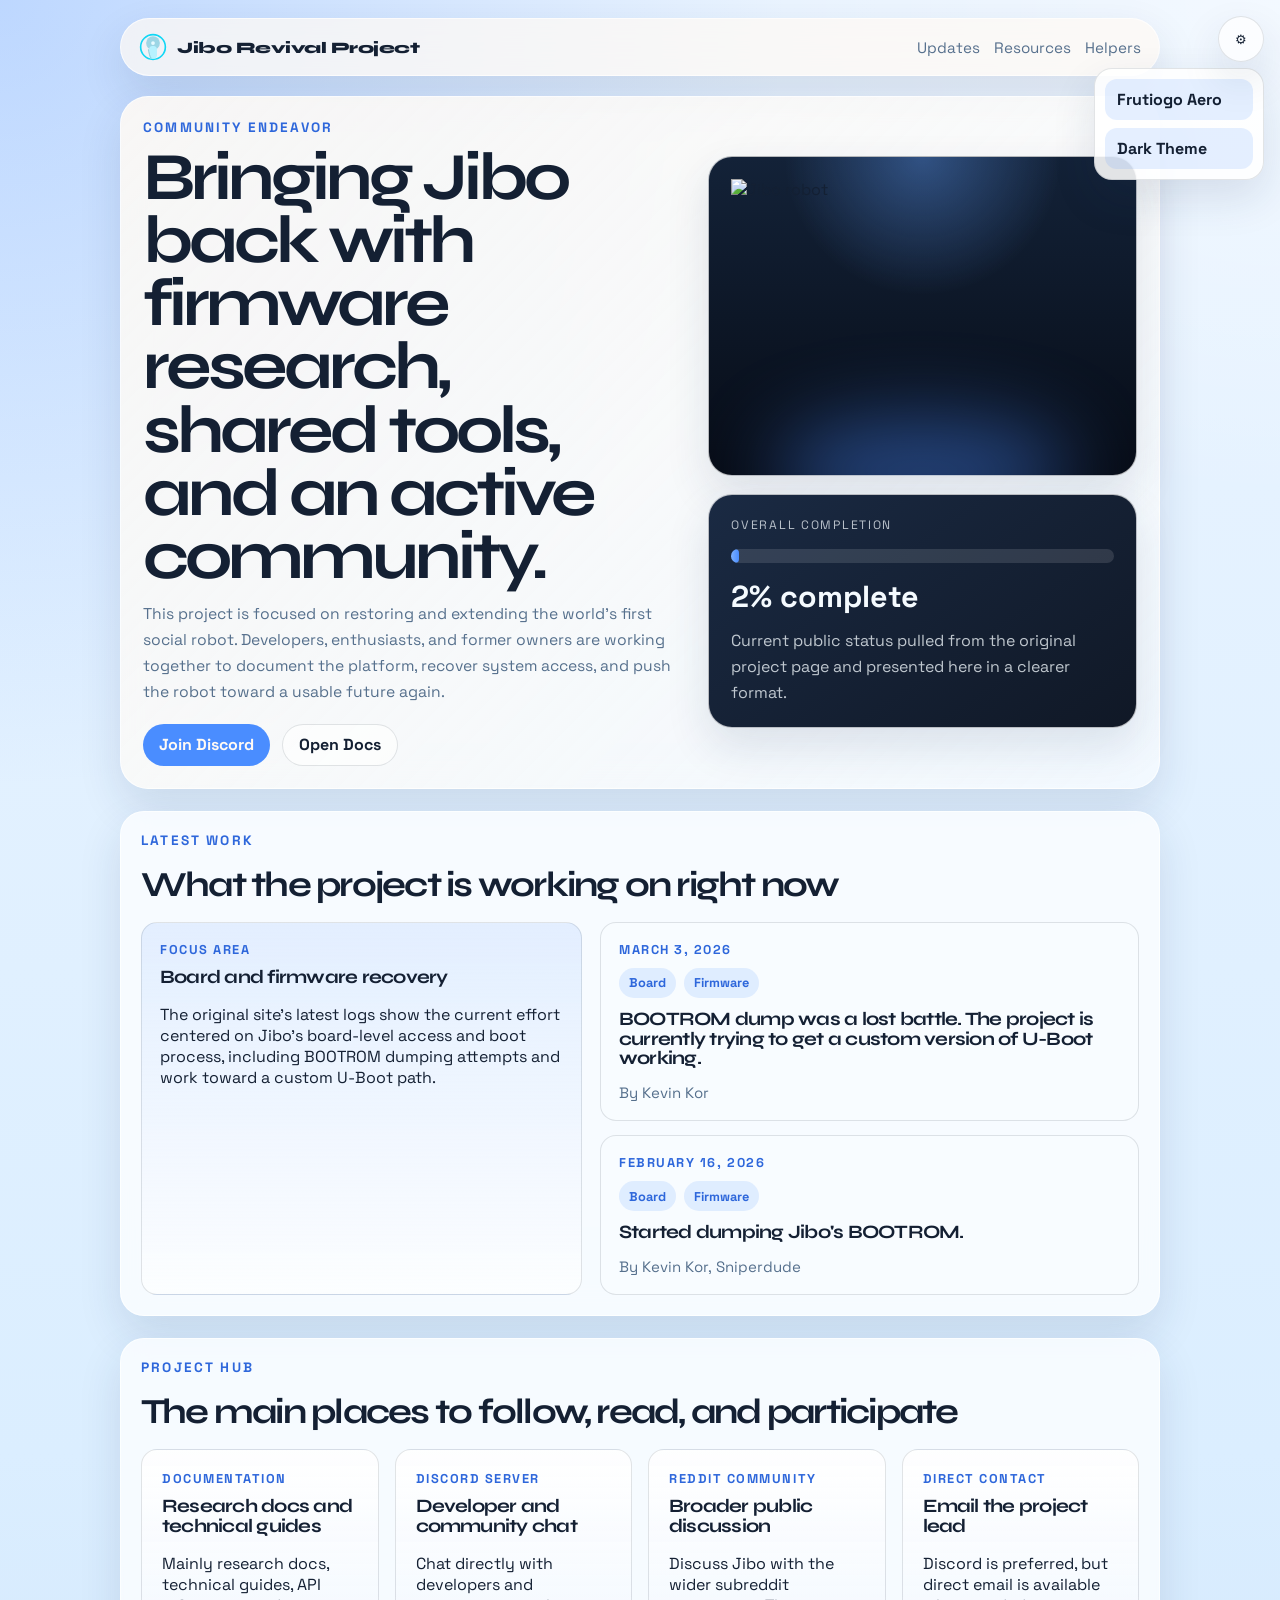
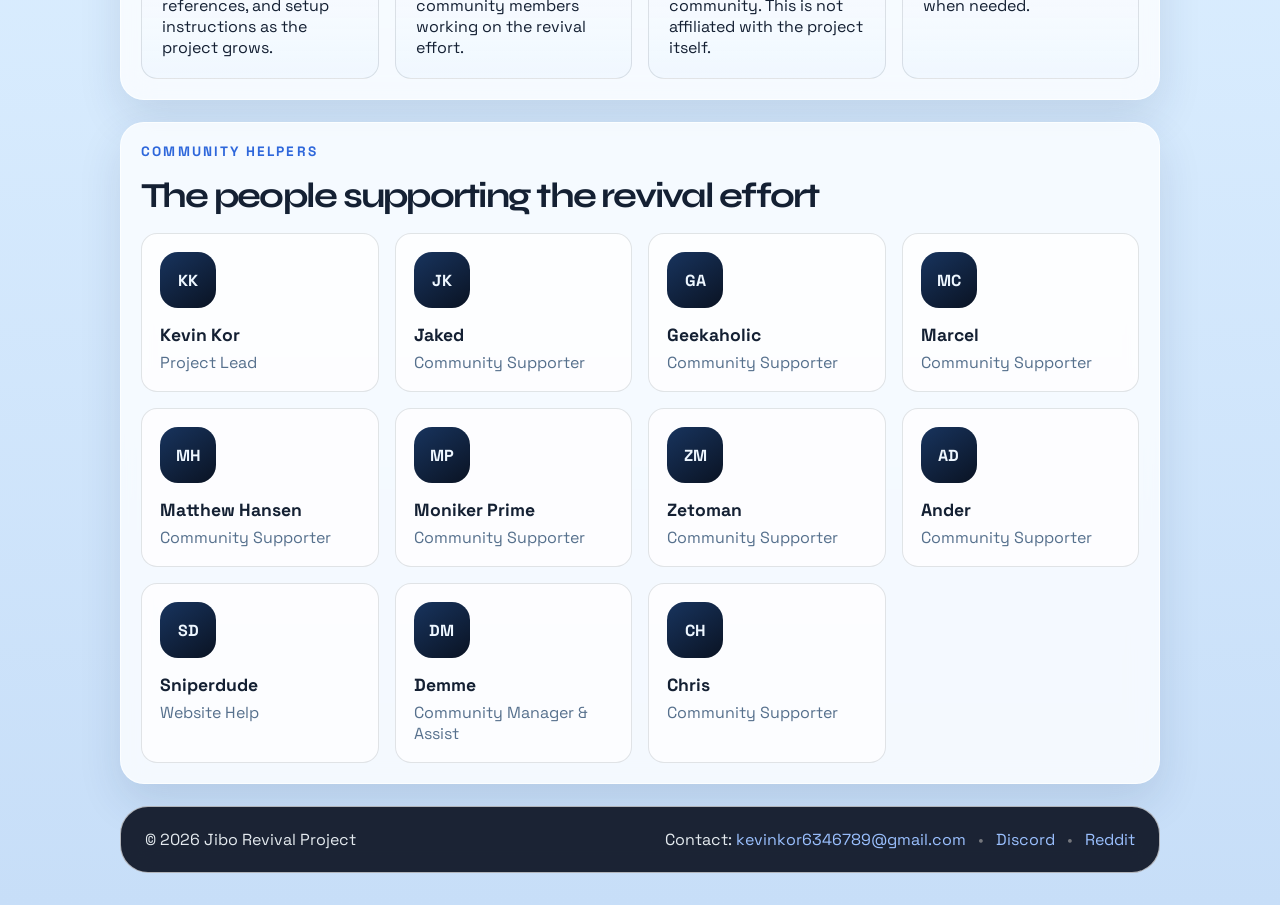
==== index.html @ 45fe7e9b "Jibo" ====
<!DOCTYPE html>
<html lang="en">
  <head>
    <meta charset="UTF-8" />
    <meta name="viewport" content="width=device-width, initial-scale=1.0" />
    <title>Jibo Revival Project</title>
    <meta
      name="description"
      content="A community effort to revive Jibo through documentation, firmware work, shared research, and an active developer community."
    />
    <link rel="icon" href="logo.svg" type="image/svg+xml" />
    <link rel="preconnect" href="https://fonts.googleapis.com" />
    <link rel="preconnect" href="https://fonts.gstatic.com" crossorigin />
    <link
      href="https://fonts.googleapis.com/css2?family=Space+Grotesk:wght@400;500;700&family=Syne:wght@600;700;800&display=swap"
      rel="stylesheet"
    />
    <link rel="stylesheet" href="styles.css" />
  </head>
  <body>
    <button class="theme-toggle" id="theme-toggle" type="button" aria-label="Open theme menu" aria-expanded="false">
      <span aria-hidden="true">⚙</span>
    </button>
    <div class="theme-menu" id="theme-menu" hidden>
      <button type="button" class="theme-menu__item" data-theme="aero">Frutiogo Aero</button>
      <button type="button" class="theme-menu__item" data-theme="dark">Dark Theme</button>
    </div>
    <div class="page-shell">
      <header class="hero">
        <nav class="topbar">
          <a class="brand" href="#top">
            <img class="brand__logo" src="logo.svg" alt="" aria-hidden="true" />
            <span>Jibo Revival Project</span>
          </a>
          <div class="topbar__links">
            <a href="#updates">Updates</a>
            <a href="#resources">Resources</a>
            <a href="#helpers">Helpers</a>
          </div>
        </nav>

        <section class="hero__content" id="top">
          <div class="hero__copy">
            <p class="eyebrow">Community Endeavor</p>
            <h1>Bringing Jibo back with firmware research, shared tools, and an active community.</h1>
            <p class="hero__lede">
              This project is focused on restoring and extending the world’s first social robot. Developers,
              enthusiasts, and former owners are working together to document the platform, recover system
              access, and push the robot toward a usable future again.
            </p>
            <div class="hero__actions">
              <a class="button button--primary" href="https://discord.gg/CxXBGMrrNG" target="_blank" rel="noreferrer">Join Discord</a>
              <a class="button button--ghost" href="https://kevinblog.sytes.net/Jibo/JiboDocs/jibo-reval-project/welcome.html" target="_blank" rel="noreferrer">Open Docs</a>
            </div>
          </div>

          <div class="hero__visual">
            <div class="hero-card hero-card--image">
              <div class="hero-card__glow"></div>
              <img
                src="https://kevinblog.sytes.net/Jibo/img/jibo-hi-tech-570px.webp"
                alt="Jibo robot"
              />
            </div>
            <div class="hero-card hero-card--status">
              <p class="status-label">Overall Completion</p>
              <div class="progress-track" aria-hidden="true">
                <div class="progress-fill" id="progress-fill"></div>
              </div>
              <p class="status-value" id="progress-label">Loading progress...</p>
              <p class="status-note">
                Current public status pulled from the original project page and presented here in a clearer format.
              </p>
            </div>
          </div>
        </section>
      </header>

      <main>
        <section class="panel panel--updates" id="updates">
          <div class="section-heading">
            <p class="eyebrow">Latest Work</p>
            <h2>What the project is working on right now</h2>
          </div>
          <div class="updates-grid">
            <article class="feature-card">
              <p class="feature-card__label">Focus Area</p>
              <h3>Board and firmware recovery</h3>
              <p>
                The original site’s latest logs show the current effort centered on Jibo’s board-level access and
                boot process, including BOOTROM dumping attempts and work toward a custom U-Boot path.
              </p>
            </article>
            <div class="timeline" id="commit-list"></div>
          </div>
        </section>

        <section class="panel panel--resources" id="resources">
          <div class="section-heading">
            <p class="eyebrow">Project Hub</p>
            <h2>The main places to follow, read, and participate</h2>
          </div>
          <div class="resource-grid">
            <a class="resource-card" href="https://kevinblog.sytes.net/Jibo/JiboDocs/jibo-reval-project/welcome.html" target="_blank" rel="noreferrer">
              <p class="resource-card__kicker">Documentation</p>
              <h3>Research docs and technical guides</h3>
              <p>Mainly research docs, technical guides, API references, and setup instructions as the project grows.</p>
            </a>
            <a class="resource-card" href="https://discord.gg/CxXBGMrrNG" target="_blank" rel="noreferrer">
              <p class="resource-card__kicker">Discord Server</p>
              <h3>Developer and community chat</h3>
              <p>Chat directly with developers and community members working on the revival effort.</p>
            </a>
            <a class="resource-card" href="https://www.reddit.com/r/Jibo/" target="_blank" rel="noreferrer">
              <p class="resource-card__kicker">Reddit Community</p>
              <h3>Broader public discussion</h3>
              <p>Discuss Jibo with the wider subreddit community. This is not affiliated with the project itself.</p>
            </a>
            <a class="resource-card" href="mailto:kevinkor6346789@gmail.com">
              <p class="resource-card__kicker">Direct Contact</p>
              <h3>Email the project lead</h3>
              <p>Discord is preferred, but direct email is available when needed.</p>
            </a>
          </div>
        </section>

        <section class="panel panel--helpers" id="helpers">
          <div class="section-heading">
            <p class="eyebrow">Community Helpers</p>
            <h2>The people supporting the revival effort</h2>
          </div>
          <div class="helpers-grid" id="helpers-grid"></div>
        </section>
      </main>

      <footer class="footer">
        <p>© 2026 Jibo Revival Project</p>
        <p>
          Contact:
          <a href="mailto:kevinkor6346789@gmail.com">kevinkor6346789@gmail.com</a>
          <span class="footer-sep">•</span>
          <a href="https://discord.gg/CxXBGMrrNG" target="_blank" rel="noreferrer">Discord</a>
          <span class="footer-sep">•</span>
          <a href="https://www.reddit.com/r/Jibo/" target="_blank" rel="noreferrer">Reddit</a>
        </p>
      </footer>
    </div>

    <script src="site-data.js"></script>
    <script src="app.js"></script>
  </body>
</html>
---- styles.css ----
:root {
  --bg: #eaf4ff;
  --bg-2: #dbeeff;
  --bg-3: #c7def8;
  --panel: rgba(251, 253, 255, 0.86);
  --panel-strong: #151b25;
  --text: #142033;
  --muted: #56708d;
  --line: rgba(20, 32, 51, 0.12);
  --accent: #4a8dff;
  --accent-deep: #2e67db;
  --accent-soft: rgba(74, 141, 255, 0.14);
  --shadow: 0 18px 44px rgba(23, 52, 91, 0.12);
  --radius-lg: 24px;
  --radius-md: 16px;
  --radius-sm: 12px;
  --shell-width: min(1040px, calc(100% - 28px));
}

body[data-theme="aero"] {
  --bg: #eaf4ff;
  --bg-2: #dbeeff;
  --bg-3: #c7def8;
  --panel: rgba(251, 253, 255, 0.86);
  --panel-strong: #151b25;
  --text: #142033;
  --muted: #56708d;
  --line: rgba(20, 32, 51, 0.12);
  --accent: #4a8dff;
  --accent-deep: #2e67db;
  --accent-soft: rgba(74, 141, 255, 0.14);
  --shadow: 0 18px 44px rgba(23, 52, 91, 0.12);
}

body[data-theme="dark"] {
  --bg: #0b1220;
  --bg-2: #0f1a2f;
  --bg-3: #17233b;
  --panel: rgba(16, 23, 38, 0.9);
  --panel-strong: #0b1220;
  --text: #edf4ff;
  --muted: #a6bdd9;
  --line: rgba(168, 197, 255, 0.14);
  --accent: #62a0ff;
  --accent-deep: #8bc0ff;
  --accent-soft: rgba(98, 160, 255, 0.16);
  --shadow: 0 20px 50px rgba(0, 0, 0, 0.34);
}

* {
  box-sizing: border-box;
}

html {
  scroll-behavior: smooth;
}

body {
  margin: 0;
  min-height: 100vh;
  font-family: "Space Grotesk", sans-serif;
  color: var(--text);
  background:
    radial-gradient(circle at top left, rgba(74, 141, 255, 0.28), transparent 28%),
    radial-gradient(circle at top right, rgba(255, 255, 255, 0.44), transparent 18%),
    linear-gradient(180deg, var(--bg) 0%, var(--bg-2) 58%, var(--bg-3) 100%);
}

a {
  color: inherit;
  text-decoration: none;
}

img {
  display: block;
  max-width: 100%;
}

.page-shell {
  width: var(--shell-width);
  margin: 0 auto;
  padding: 18px 0 32px;
}

.theme-toggle {
  position: fixed;
  top: 16px;
  right: 16px;
  z-index: 50;
  display: grid;
  place-items: center;
  width: 46px;
  height: 46px;
  border: 1px solid var(--line);
  border-radius: 50%;
  background: rgba(255, 255, 255, 0.72);
  color: var(--text);
  box-shadow: var(--shadow);
  cursor: pointer;
}

.theme-menu {
  position: fixed;
  top: 68px;
  right: 16px;
  z-index: 49;
  display: grid;
  gap: 8px;
  min-width: 170px;
  padding: 10px;
  border: 1px solid var(--line);
  border-radius: 18px;
  background: rgba(255, 255, 255, 0.88);
  box-shadow: var(--shadow);
}

.theme-menu__item {
  border: 0;
  border-radius: 12px;
  padding: 10px 12px;
  background: var(--accent-soft);
  color: var(--text);
  font: inherit;
  font-weight: 700;
  text-align: left;
  cursor: pointer;
}

.topbar,
.panel,
.footer,
.hero__content {
  backdrop-filter: blur(14px);
}

.topbar {
  display: flex;
  align-items: center;
  justify-content: space-between;
  gap: 16px;
  margin-bottom: 20px;
  padding: 14px 18px;
  border: 1px solid rgba(255, 255, 255, 0.7);
  border-radius: 999px;
  background: rgba(255, 250, 244, 0.72);
  box-shadow: var(--shadow);
}

.brand,
.hero h1,
.section-heading h2,
.resource-card h3,
.feature-card h3,
.timeline-card h3 {
  font-family: "Syne", sans-serif;
}

.brand {
  display: inline-flex;
  align-items: center;
  gap: 10px;
  font-weight: 800;
  letter-spacing: -0.03em;
}

.brand__logo {
  width: 28px;
  height: 28px;
  flex: 0 0 auto;
}

.topbar__links {
  display: flex;
  flex-wrap: wrap;
  gap: 14px;
  color: var(--muted);
  font-size: 0.95rem;
}

.hero__content {
  display: grid;
  grid-template-columns: 1.2fr 0.95fr;
  gap: 24px;
  align-items: center;
  padding: 22px;
  border-radius: 28px;
  border: 1px solid rgba(255, 255, 255, 0.7);
  background: linear-gradient(135deg, rgba(255, 250, 244, 0.88), rgba(255, 255, 255, 0.56));
  box-shadow: var(--shadow);
}

.eyebrow {
  margin: 0 0 10px;
  font-size: 0.85rem;
  font-weight: 700;
  text-transform: uppercase;
  letter-spacing: 0.16em;
  color: var(--accent-deep);
}

.hero h1 {
  margin: 0;
  max-width: 12ch;
  font-size: clamp(2.2rem, 5.4vw, 4.2rem);
  line-height: 0.94;
  letter-spacing: -0.06em;
}

.hero__lede {
  max-width: 62ch;
  margin: 14px 0 0;
  font-size: 0.98rem;
  line-height: 1.65;
  color: var(--muted);
}

.hero__actions {
  display: flex;
  flex-wrap: wrap;
  gap: 12px;
  margin-top: 18px;
}

.button {
  display: inline-flex;
  align-items: center;
  justify-content: center;
  min-height: 42px;
  padding: 0 16px;
  border-radius: 999px;
  font-weight: 700;
  transition: transform 150ms ease, background 150ms ease, color 150ms ease;
}

.button:hover {
  transform: translateY(-1px);
}

.button--primary {
  background: var(--accent);
  color: #fffaf5;
}

.button--ghost {
  border: 1px solid var(--line);
  background: rgba(255, 255, 255, 0.55);
}

.hero__visual {
  display: grid;
  gap: 18px;
}

.hero-card {
  position: relative;
  overflow: hidden;
  border-radius: var(--radius-lg);
  border: 1px solid rgba(255, 255, 255, 0.7);
  box-shadow: var(--shadow);
}

.hero-card--image {
  min-height: 320px;
  background:
    radial-gradient(circle at 50% 0%, rgba(98, 160, 255, 0.38), transparent 36%),
    linear-gradient(180deg, #132238, #070c16);
}

.hero-card--image img {
  width: 100%;
  height: 100%;
  object-fit: contain;
  padding: 22px;
}

.hero-card__glow {
  position: absolute;
  inset: auto 15% -14% 15%;
  height: 100px;
  border-radius: 50%;
  background: rgba(74, 141, 255, 0.46);
  filter: blur(40px);
}

.hero-card--status {
  padding: 22px;
  background: linear-gradient(145deg, #1a2a43, #101826);
  color: #f5fbff;
}

.status-label {
  margin: 0;
  color: rgba(245, 251, 255, 0.72);
  text-transform: uppercase;
  letter-spacing: 0.14em;
  font-size: 0.76rem;
}

.progress-track {
  height: 14px;
  margin: 16px 0 14px;
  border-radius: 999px;
  background: rgba(255, 255, 255, 0.12);
  overflow: hidden;
}

.progress-fill {
  width: 0;
  height: 100%;
  border-radius: inherit;
  background: linear-gradient(90deg, #7bb0ff, #4a8dff);
  transition: width 500ms ease;
}

.status-value {
  margin: 0;
  font-size: 1.9rem;
  font-weight: 700;
}

.status-note {
  margin: 12px 0 0;
  color: rgba(245, 251, 255, 0.76);
  line-height: 1.6;
}

main {
  display: grid;
  gap: 22px;
  margin-top: 22px;
}

.panel {
  padding: 20px;
  border-radius: 24px;
  border: 1px solid rgba(255, 255, 255, 0.66);
  background: var(--panel);
  box-shadow: var(--shadow);
}

.section-heading {
  display: flex;
  flex-direction: column;
  gap: 8px;
  margin-bottom: 20px;
}

.section-heading h2 {
  margin: 0;
  font-size: clamp(1.4rem, 3vw, 2.2rem);
  line-height: 1;
  letter-spacing: -0.05em;
}

.updates-grid {
  display: grid;
  grid-template-columns: 0.9fr 1.1fr;
  gap: 18px;
}

.feature-card,
.resource-card,
.timeline-card,
.helper-card {
  border: 1px solid var(--line);
  border-radius: var(--radius-md);
}

.feature-card {
  padding: 18px;
  background:
    linear-gradient(180deg, rgba(74, 141, 255, 0.12), rgba(255, 255, 255, 0.55)),
    #f8fcff;
}

.feature-card__label,
.resource-card__kicker,
.timeline-card__meta {
  margin: 0 0 10px;
  color: var(--accent-deep);
  font-size: 0.8rem;
  font-weight: 700;
  text-transform: uppercase;
  letter-spacing: 0.12em;
}

.feature-card h3,
.resource-card h3,
.timeline-card h3 {
  margin: 0 0 12px;
  font-size: 1.18rem;
  line-height: 1.05;
  letter-spacing: -0.04em;
}

.feature-card p:last-child,
.resource-card p:last-child,
.timeline-card p:last-child {
  margin-bottom: 0;
}

.timeline {
  display: grid;
  gap: 14px;
}

.timeline-card {
  padding: 18px;
  background: #f8fcff;
}

.timeline-card__chips {
  display: flex;
  flex-wrap: wrap;
  gap: 8px;
  margin-bottom: 12px;
}

.chip {
  display: inline-flex;
  align-items: center;
  min-height: 30px;
  padding: 0 10px;
  border-radius: 999px;
  background: var(--accent-soft);
  color: var(--accent-deep);
  font-size: 0.8rem;
  font-weight: 700;
}

.timeline-card__authors {
  margin-top: 14px;
  color: var(--muted);
  font-size: 0.94rem;
}

.resource-grid,
.helpers-grid {
  display: grid;
  gap: 16px;
}

.resource-grid {
  grid-template-columns: repeat(4, minmax(0, 1fr));
}

.resource-card {
  display: block;
  min-height: 100%;
  padding: 20px;
  background: linear-gradient(180deg, rgba(255, 255, 255, 0.9), rgba(240, 247, 255, 0.82));
  transition: transform 150ms ease, border-color 150ms ease;
}

.resource-card:hover,
.helper-card:hover {
  transform: translateY(-2px);
  border-color: rgba(74, 141, 255, 0.32);
}

.helpers-grid {
  grid-template-columns: repeat(4, minmax(0, 1fr));
}

.helper-card {
  padding: 18px;
  background: rgba(255, 255, 255, 0.74);
}

.helper-card__avatar {
  display: grid;
  place-items: center;
  width: 56px;
  height: 56px;
  margin-bottom: 16px;
  border-radius: 18px;
  background: linear-gradient(145deg, #18345e, #0a1323);
  color: #eef7ff;
  font-weight: 700;
}

.helper-card__avatar img {
  width: 100%;
  height: 100%;
  border-radius: inherit;
  object-fit: cover;
}

.helper-card h3 {
  margin: 0 0 6px;
  font-size: 1.1rem;
}

.helper-card p {
  margin: 0;
  color: var(--muted);
}

.footer {
  display: flex;
  justify-content: space-between;
  gap: 16px;
  margin-top: 22px;
  padding: 22px 24px;
  border-radius: 28px;
  border: 1px solid rgba(255, 255, 255, 0.66);
  background: rgba(16, 24, 40, 0.94);
  color: rgba(245, 251, 255, 0.92);
}

.footer p {
  margin: 0;
}

.footer a {
  color: #9bc0ff;
}

.footer-sep {
  margin: 0 8px;
  color: rgba(252, 244, 236, 0.4);
}

@media (max-width: 980px) {
  .hero__content,
  .updates-grid,
  .resource-grid,
  .helpers-grid,
  .footer {
    grid-template-columns: 1fr;
  }

  .hero__content,
  .updates-grid {
    display: grid;
  }

  .resource-grid,
  .helpers-grid {
    grid-template-columns: repeat(2, minmax(0, 1fr));
  }

  .footer {
    display: grid;
  }
}

@media (max-width: 640px) {
  .page-shell {
    width: min(100% - 16px, 1040px);
    padding-top: 12px;
  }

  .topbar {
    padding: 16px 18px;
    border-radius: 24px;
  }

  .topbar,
  .topbar__links {
    flex-direction: column;
    align-items: flex-start;
  }

  .hero__content,
  .panel,
  .footer {
    padding: 16px;
    border-radius: 20px;
  }

  .hero h1 {
    max-width: none;
    font-size: clamp(2rem, 12vw, 3.2rem);
  }

  .resource-grid,
  .helpers-grid {
    grid-template-columns: 1fr;
  }

  .hero-card--image {
    min-height: 280px;
  }
}
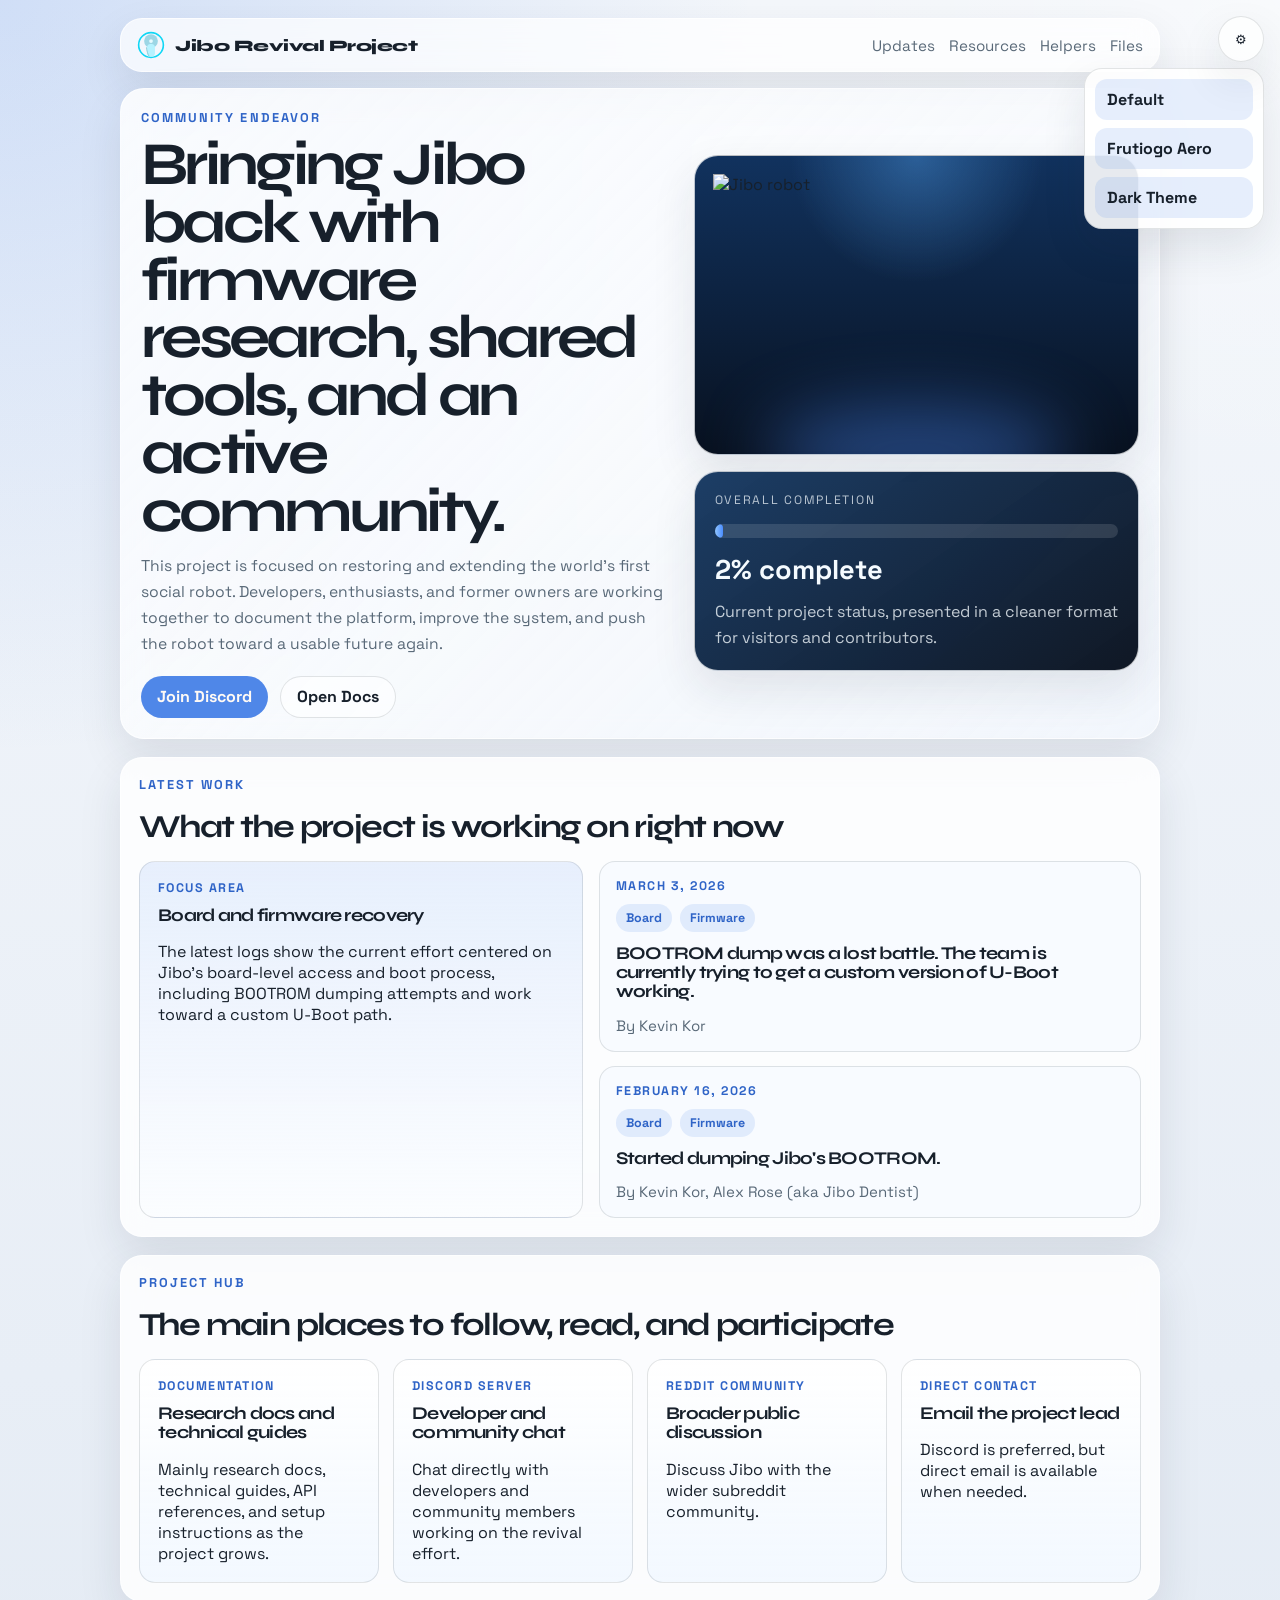
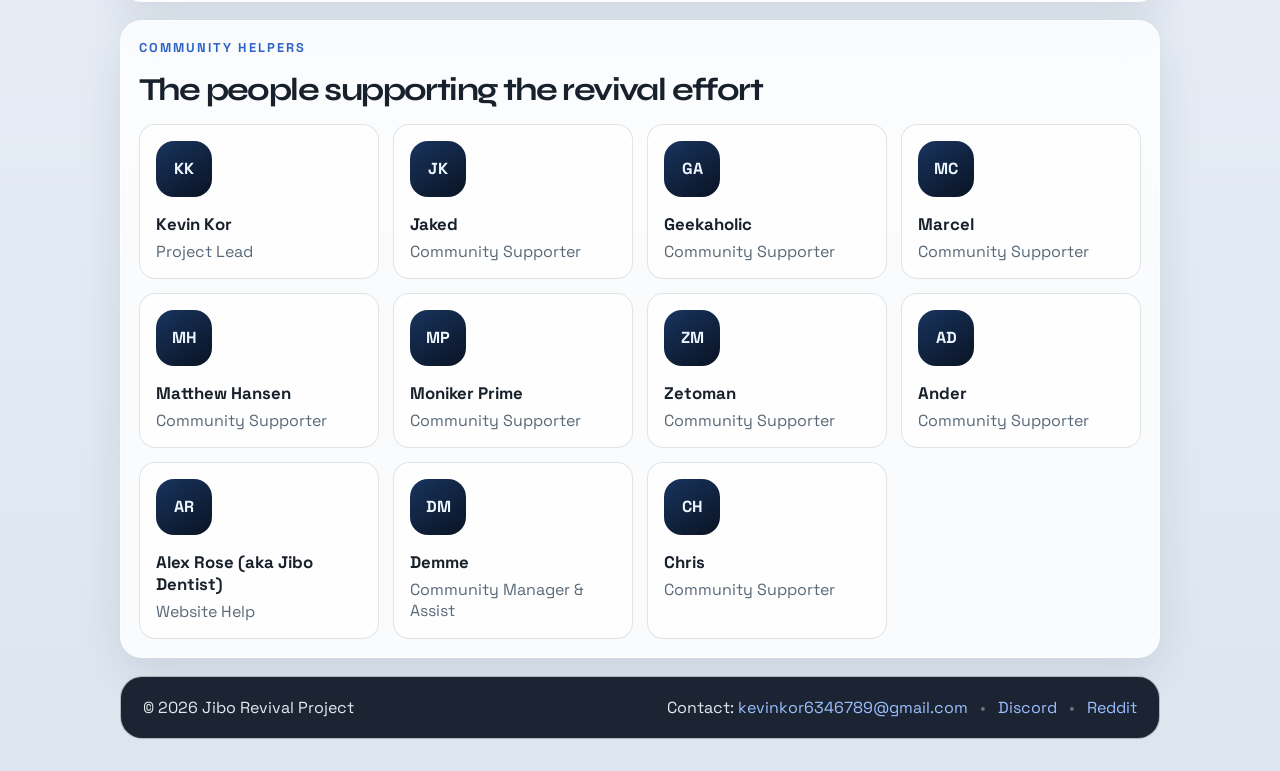
==== commit 4e1c0b80: "Revived" ====
--- a/index.html
+++ b/index.html
@@ -22,6 +22,7 @@
       <span aria-hidden="true">⚙</span>
     </button>
     <div class="theme-menu" id="theme-menu" hidden>
+      <button type="button" class="theme-menu__item" data-theme="default">Default</button>
       <button type="button" class="theme-menu__item" data-theme="aero">Frutiogo Aero</button>
       <button type="button" class="theme-menu__item" data-theme="dark">Dark Theme</button>
     </div>
@@ -36,6 +37,7 @@
             <a href="#updates">Updates</a>
             <a href="#resources">Resources</a>
             <a href="#helpers">Helpers</a>
+            <a href="files.html">Files</a>
           </div>
         </nav>
 
@@ -45,12 +47,12 @@
             <h1>Bringing Jibo back with firmware research, shared tools, and an active community.</h1>
             <p class="hero__lede">
               This project is focused on restoring and extending the world’s first social robot. Developers,
-              enthusiasts, and former owners are working together to document the platform, recover system
-              access, and push the robot toward a usable future again.
+              enthusiasts, and former owners are working together to document the platform, improve the system,
+              and push the robot toward a usable future again.
             </p>
             <div class="hero__actions">
               <a class="button button--primary" href="https://discord.gg/CxXBGMrrNG" target="_blank" rel="noreferrer">Join Discord</a>
-              <a class="button button--ghost" href="https://kevinblog.sytes.net/Jibo/JiboDocs/jibo-reval-project/welcome.html" target="_blank" rel="noreferrer">Open Docs</a>
+              <a class="button button--ghost" href="docs.html">Open Docs</a>
             </div>
           </div>
 
@@ -69,7 +71,7 @@
               </div>
               <p class="status-value" id="progress-label">Loading progress...</p>
               <p class="status-note">
-                Current public status pulled from the original project page and presented here in a clearer format.
+                Current project status, presented in a cleaner format for visitors and contributors.
               </p>
             </div>
           </div>
@@ -87,8 +89,8 @@
               <p class="feature-card__label">Focus Area</p>
               <h3>Board and firmware recovery</h3>
               <p>
-                The original site’s latest logs show the current effort centered on Jibo’s board-level access and
-                boot process, including BOOTROM dumping attempts and work toward a custom U-Boot path.
+                The latest logs show the current effort centered on Jibo’s board-level access and boot process,
+                including BOOTROM dumping attempts and work toward a custom U-Boot path.
               </p>
             </article>
             <div class="timeline" id="commit-list"></div>
@@ -101,7 +103,7 @@
             <h2>The main places to follow, read, and participate</h2>
           </div>
           <div class="resource-grid">
-            <a class="resource-card" href="https://kevinblog.sytes.net/Jibo/JiboDocs/jibo-reval-project/welcome.html" target="_blank" rel="noreferrer">
+            <a class="resource-card" href="docs.html">
               <p class="resource-card__kicker">Documentation</p>
               <h3>Research docs and technical guides</h3>
               <p>Mainly research docs, technical guides, API references, and setup instructions as the project grows.</p>
@@ -114,7 +116,7 @@
             <a class="resource-card" href="https://www.reddit.com/r/Jibo/" target="_blank" rel="noreferrer">
               <p class="resource-card__kicker">Reddit Community</p>
               <h3>Broader public discussion</h3>
-              <p>Discuss Jibo with the wider subreddit community. This is not affiliated with the project itself.</p>
+              <p>Discuss Jibo with the wider subreddit community.</p>
             </a>
             <a class="resource-card" href="mailto:kevinkor6346789@gmail.com">
               <p class="resource-card__kicker">Direct Contact</p>
--- a/styles.css
+++ b/styles.css
@@ -1,42 +1,58 @@
 :root {
-  --bg: #eaf4ff;
-  --bg-2: #dbeeff;
-  --bg-3: #c7def8;
-  --panel: rgba(251, 253, 255, 0.86);
-  --panel-strong: #151b25;
-  --text: #142033;
-  --muted: #56708d;
-  --line: rgba(20, 32, 51, 0.12);
-  --accent: #4a8dff;
-  --accent-deep: #2e67db;
-  --accent-soft: rgba(74, 141, 255, 0.14);
-  --shadow: 0 18px 44px rgba(23, 52, 91, 0.12);
+  --bg: #f4f7fb;
+  --bg-2: #e8eef6;
+  --bg-3: #dde6f0;
+  --panel: rgba(255, 255, 255, 0.82);
+  --panel-strong: #1c2430;
+  --text: #17202b;
+  --muted: #596978;
+  --line: rgba(23, 32, 43, 0.12);
+  --accent: #4f87e8;
+  --accent-deep: #2f64c7;
+  --accent-soft: rgba(79, 135, 232, 0.14);
+  --shadow: 0 18px 44px rgba(26, 41, 59, 0.1);
   --radius-lg: 24px;
   --radius-md: 16px;
   --radius-sm: 12px;
   --shell-width: min(1040px, calc(100% - 28px));
 }
 
+body[data-theme="default"] {
+  --bg: #f4f7fb;
+  --bg-2: #e8eef6;
+  --bg-3: #dde6f0;
+  --panel: rgba(255, 255, 255, 0.82);
+  --panel-strong: #1c2430;
+  --text: #17202b;
+  --muted: #596978;
+  --line: rgba(23, 32, 43, 0.12);
+  --accent: #4f87e8;
+  --accent-deep: #2f64c7;
+  --accent-soft: rgba(79, 135, 232, 0.14);
+  --shadow: 0 18px 44px rgba(26, 41, 59, 0.1);
+}
+
 body[data-theme="aero"] {
-  --bg: #eaf4ff;
-  --bg-2: #dbeeff;
-  --bg-3: #c7def8;
-  --panel: rgba(251, 253, 255, 0.86);
-  --panel-strong: #151b25;
-  --text: #142033;
-  --muted: #56708d;
-  --line: rgba(20, 32, 51, 0.12);
-  --accent: #4a8dff;
-  --accent-deep: #2e67db;
-  --accent-soft: rgba(74, 141, 255, 0.14);
-  --shadow: 0 18px 44px rgba(23, 52, 91, 0.12);
+  --bg: #d8ecff;
+  --bg-2: #c2e0ff;
+  --bg-3: #a9cbef;
+  --panel: rgba(243, 250, 255, 0.76);
+  --panel-strong: #0d1724;
+  --text: #102235;
+  --muted: #54708c;
+  --line: rgba(64, 99, 139, 0.32);
+  --accent: #1f78ff;
+  --accent-deep: #0b58d1;
+  --accent-soft: rgba(31, 120, 255, 0.16);
+  --shadow: 0 18px 38px rgba(34, 71, 112, 0.22);
+  --aero-sheen: linear-gradient(180deg, rgba(255, 255, 255, 0.82), rgba(255, 255, 255, 0.1));
 }
 
 body[data-theme="dark"] {
   --bg: #0b1220;
-  --bg-2: #0f1a2f;
-  --bg-3: #17233b;
-  --panel: rgba(16, 23, 38, 0.9);
+  --bg-2: #111a2c;
+  --bg-3: #18253b;
+  --panel: rgba(17, 25, 39, 0.88);
   --panel-strong: #0b1220;
   --text: #edf4ff;
   --muted: #a6bdd9;
@@ -47,13 +63,9 @@
   --shadow: 0 20px 50px rgba(0, 0, 0, 0.34);
 }
 
-* {
-  box-sizing: border-box;
-}
-
-html {
-  scroll-behavior: smooth;
-}
+* { box-sizing: border-box; }
+
+html { scroll-behavior: smooth; }
 
 body {
   margin: 0;
@@ -61,20 +73,19 @@
   font-family: "Space Grotesk", sans-serif;
   color: var(--text);
   background:
-    radial-gradient(circle at top left, rgba(74, 141, 255, 0.28), transparent 28%),
-    radial-gradient(circle at top right, rgba(255, 255, 255, 0.44), transparent 18%),
+    radial-gradient(circle at top left, rgba(79, 135, 232, 0.22), transparent 28%),
+    radial-gradient(circle at top right, rgba(255, 255, 255, 0.38), transparent 18%),
     linear-gradient(180deg, var(--bg) 0%, var(--bg-2) 58%, var(--bg-3) 100%);
 }
 
-a {
-  color: inherit;
-  text-decoration: none;
-}
-
-img {
-  display: block;
-  max-width: 100%;
-}
+body[data-theme="aero"] {
+  background:
+    url("aero-bg.svg") center center / cover no-repeat fixed,
+    linear-gradient(180deg, var(--bg) 0%, var(--bg-2) 58%, var(--bg-3) 100%);
+}
+
+a { color: inherit; text-decoration: none; }
+img { display: block; max-width: 100%; }
 
 .page-shell {
   width: var(--shell-width);
@@ -99,6 +110,28 @@
   cursor: pointer;
 }
 
+.music-toggle {
+  position: fixed;
+  top: 16px;
+  right: 16px;
+  z-index: 50;
+  display: grid;
+  place-items: center;
+  width: 52px;
+  height: 52px;
+  border: 1px solid rgba(122, 198, 230, 0.22);
+  border-radius: 16px;
+  background: linear-gradient(180deg, rgba(14, 21, 31, 0.96), rgba(6, 10, 16, 0.98));
+  color: #7fe8ff;
+  box-shadow: 0 16px 38px rgba(0, 0, 0, 0.5);
+  cursor: pointer;
+}
+
+.music-toggle[aria-pressed="true"] {
+  background: linear-gradient(180deg, #12b9e5, #0582b6);
+  color: #fff;
+}
+
 .theme-menu {
   position: fixed;
   top: 68px;
@@ -106,11 +139,11 @@
   z-index: 49;
   display: grid;
   gap: 8px;
-  min-width: 170px;
+  min-width: 180px;
   padding: 10px;
   border: 1px solid var(--line);
   border-radius: 18px;
-  background: rgba(255, 255, 255, 0.88);
+  background: rgba(255, 255, 255, 0.9);
   box-shadow: var(--shadow);
 }
 
@@ -138,12 +171,63 @@
   align-items: center;
   justify-content: space-between;
   gap: 16px;
-  margin-bottom: 20px;
-  padding: 14px 18px;
-  border: 1px solid rgba(255, 255, 255, 0.7);
-  border-radius: 999px;
-  background: rgba(255, 250, 244, 0.72);
+  margin-bottom: 16px;
+  padding: 12px 16px;
+  border: 1px solid rgba(255, 255, 255, 0.72);
+  border-radius: 22px;
+  background: rgba(255, 255, 255, 0.7);
   box-shadow: var(--shadow);
+}
+
+body[data-theme="aero"] .topbar,
+body[data-theme="aero"] .panel,
+body[data-theme="aero"] .hero__content,
+body[data-theme="aero"] .footer,
+body[data-theme="aero"] .hero-card--status,
+body[data-theme="aero"] .theme-menu,
+body[data-theme="aero"] .theme-toggle {
+  border-color: rgba(255, 255, 255, 0.72);
+  background-image: var(--aero-sheen);
+  box-shadow:
+    inset 0 1px 0 rgba(255, 255, 255, 0.85),
+    0 10px 24px rgba(34, 71, 112, 0.18);
+}
+
+body[data-theme="aero"] .topbar {
+  border-radius: 18px;
+  background-color: rgba(233, 244, 255, 0.82);
+}
+
+body[data-theme="aero"] .topbar__links a,
+body[data-theme="aero"] .footer a {
+  text-shadow: 0 1px 0 rgba(255, 255, 255, 0.55);
+}
+
+body[data-theme="aero"] .panel,
+body[data-theme="aero"] .hero__content {
+  background-color: rgba(236, 246, 255, 0.8);
+}
+
+body[data-theme="aero"] .footer {
+  background-color: rgba(18, 34, 55, 0.94);
+}
+
+body[data-theme="aero"] .theme-toggle {
+  width: 50px;
+  height: 50px;
+  border-radius: 14px;
+  color: #0a3e93;
+}
+
+body[data-theme="aero"] .theme-menu {
+  background-color: rgba(243, 250, 255, 0.92);
+  border-radius: 14px;
+}
+
+body[data-theme="aero"] .theme-menu__item {
+  background: linear-gradient(180deg, #fefefe, #cfe5ff);
+  border: 1px solid rgba(76, 118, 166, 0.3);
+  box-shadow: inset 0 1px 0 rgba(255, 255, 255, 0.9);
 }
 
 .brand,
@@ -179,19 +263,19 @@
 
 .hero__content {
   display: grid;
-  grid-template-columns: 1.2fr 0.95fr;
-  gap: 24px;
+  grid-template-columns: 1.1fr 0.92fr;
+  gap: 20px;
   align-items: center;
-  padding: 22px;
-  border-radius: 28px;
+  padding: 20px;
+  border-radius: 24px;
   border: 1px solid rgba(255, 255, 255, 0.7);
-  background: linear-gradient(135deg, rgba(255, 250, 244, 0.88), rgba(255, 255, 255, 0.56));
+  background: linear-gradient(135deg, rgba(255, 255, 255, 0.84), rgba(245, 249, 255, 0.58));
   box-shadow: var(--shadow);
 }
 
 .eyebrow {
   margin: 0 0 10px;
-  font-size: 0.85rem;
+  font-size: 0.8rem;
   font-weight: 700;
   text-transform: uppercase;
   letter-spacing: 0.16em;
@@ -201,8 +285,8 @@
 .hero h1 {
   margin: 0;
   max-width: 12ch;
-  font-size: clamp(2.2rem, 5.4vw, 4.2rem);
-  line-height: 0.94;
+  font-size: clamp(2rem, 4.8vw, 3.8rem);
+  line-height: 0.95;
   letter-spacing: -0.06em;
 }
 
@@ -232,60 +316,72 @@
   transition: transform 150ms ease, background 150ms ease, color 150ms ease;
 }
 
-.button:hover {
-  transform: translateY(-1px);
-}
-
-.button--primary {
-  background: var(--accent);
-  color: #fffaf5;
-}
-
-.button--ghost {
-  border: 1px solid var(--line);
-  background: rgba(255, 255, 255, 0.55);
-}
-
-.hero__visual {
-  display: grid;
-  gap: 18px;
-}
+.button:hover { transform: translateY(-1px); }
+.button--primary { background: var(--accent); color: #fffaf5; }
+.button--ghost { border: 1px solid var(--line); background: rgba(255, 255, 255, 0.55); }
+
+body[data-theme="aero"] .button--primary,
+body[data-theme="aero"] .button--ghost {
+  border: 1px solid rgba(52, 102, 164, 0.34);
+  border-radius: 12px;
+  box-shadow:
+    inset 0 1px 0 rgba(255, 255, 255, 0.86),
+    0 1px 0 rgba(255, 255, 255, 0.4);
+}
+
+body[data-theme="aero"] .button--primary {
+  background: linear-gradient(180deg, #8dc2ff 0%, #4f8ff4 48%, #1f6fe9 49%, #1d61d6 100%);
+  color: #f8fcff;
+}
+
+body[data-theme="aero"] .button--ghost {
+  background: linear-gradient(180deg, #fdfefe 0%, #dcecff 100%);
+  color: #163658;
+}
+
+.hero__visual { display: grid; gap: 16px; }
 
 .hero-card {
   position: relative;
   overflow: hidden;
   border-radius: var(--radius-lg);
-  border: 1px solid rgba(255, 255, 255, 0.7);
+  border: 1px solid rgba(255, 255, 255, 0.72);
   box-shadow: var(--shadow);
 }
 
 .hero-card--image {
-  min-height: 320px;
+  min-height: 300px;
   background:
-    radial-gradient(circle at 50% 0%, rgba(98, 160, 255, 0.38), transparent 36%),
-    linear-gradient(180deg, #132238, #070c16);
+    radial-gradient(circle at 50% 0%, rgba(90, 175, 255, 0.36), transparent 34%),
+    linear-gradient(180deg, #11325e, #08111f);
 }
 
 .hero-card--image img {
   width: 100%;
   height: 100%;
   object-fit: contain;
-  padding: 22px;
+  padding: 18px;
 }
 
 .hero-card__glow {
   position: absolute;
-  inset: auto 15% -14% 15%;
-  height: 100px;
+  inset: auto 16% -14% 16%;
+  height: 90px;
   border-radius: 50%;
-  background: rgba(74, 141, 255, 0.46);
-  filter: blur(40px);
+  background: rgba(74, 141, 255, 0.42);
+  filter: blur(34px);
 }
 
 .hero-card--status {
-  padding: 22px;
-  background: linear-gradient(145deg, #1a2a43, #101826);
+  padding: 20px;
+  background: linear-gradient(145deg, rgba(19, 54, 96, 0.96), rgba(11, 19, 32, 0.98));
   color: #f5fbff;
+}
+
+body[data-theme="aero"] .hero-card--status {
+  background:
+    radial-gradient(circle at top, rgba(255, 255, 255, 0.28), transparent 38%),
+    linear-gradient(180deg, #4d86cb 0%, #2b5f9a 45%, #17395f 100%);
 }
 
 .status-label {
@@ -308,31 +404,29 @@
   width: 0;
   height: 100%;
   border-radius: inherit;
-  background: linear-gradient(90deg, #7bb0ff, #4a8dff);
+  background: linear-gradient(90deg, #91c5ff, #4a8dff);
   transition: width 500ms ease;
 }
 
-.status-value {
-  margin: 0;
-  font-size: 1.9rem;
-  font-weight: 700;
-}
-
-.status-note {
-  margin: 12px 0 0;
-  color: rgba(245, 251, 255, 0.76);
-  line-height: 1.6;
-}
-
-main {
-  display: grid;
-  gap: 22px;
-  margin-top: 22px;
-}
+body[data-theme="aero"] .progress-track {
+  height: 18px;
+  background: linear-gradient(180deg, rgba(4, 28, 55, 0.18), rgba(255, 255, 255, 0.34));
+  border: 1px solid rgba(255, 255, 255, 0.6);
+  box-shadow: inset 0 2px 5px rgba(0, 0, 0, 0.18);
+}
+
+body[data-theme="aero"] .progress-fill {
+  background: linear-gradient(180deg, #f9ffb6 0%, #9ae64f 45%, #65c820 46%, #3b9f12 100%);
+}
+
+.status-value { margin: 0; font-size: 1.7rem; font-weight: 700; }
+.status-note { margin: 12px 0 0; color: rgba(245, 251, 255, 0.78); line-height: 1.6; }
+
+main { display: grid; gap: 18px; margin-top: 18px; }
 
 .panel {
-  padding: 20px;
-  border-radius: 24px;
+  padding: 18px;
+  border-radius: 22px;
   border: 1px solid rgba(255, 255, 255, 0.66);
   background: var(--panel);
   box-shadow: var(--shadow);
@@ -342,21 +436,17 @@
   display: flex;
   flex-direction: column;
   gap: 8px;
-  margin-bottom: 20px;
+  margin-bottom: 18px;
 }
 
 .section-heading h2 {
   margin: 0;
-  font-size: clamp(1.4rem, 3vw, 2.2rem);
+  font-size: clamp(1.3rem, 2.8vw, 2rem);
   line-height: 1;
   letter-spacing: -0.05em;
 }
 
-.updates-grid {
-  display: grid;
-  grid-template-columns: 0.9fr 1.1fr;
-  gap: 18px;
-}
+.updates-grid { display: grid; grid-template-columns: 0.9fr 1.1fr; gap: 16px; }
 
 .feature-card,
 .resource-card,
@@ -368,9 +458,32 @@
 
 .feature-card {
   padding: 18px;
-  background:
-    linear-gradient(180deg, rgba(74, 141, 255, 0.12), rgba(255, 255, 255, 0.55)),
-    #f8fcff;
+  background: linear-gradient(180deg, rgba(79, 135, 232, 0.1), rgba(255, 255, 255, 0.5)), #f8fbff;
+}
+
+body[data-theme="aero"] .feature-card,
+body[data-theme="aero"] .resource-card,
+body[data-theme="aero"] .timeline-card,
+body[data-theme="aero"] .helper-card {
+  border-radius: 12px;
+  background-image: linear-gradient(180deg, rgba(255, 255, 255, 0.78), rgba(211, 231, 250, 0.56));
+  box-shadow: inset 0 1px 0 rgba(255, 255, 255, 0.85);
+}
+
+body[data-theme="aero"] .feature-card {
+  background: linear-gradient(180deg, rgba(255, 255, 255, 0.88), rgba(204, 226, 247, 0.76));
+}
+
+body[data-theme="aero"] .resource-card {
+  background: linear-gradient(180deg, rgba(255, 255, 255, 0.94), rgba(206, 226, 247, 0.86));
+}
+
+body[data-theme="aero"] .timeline-card {
+  background: linear-gradient(180deg, rgba(255, 255, 255, 0.84), rgba(215, 233, 248, 0.72));
+}
+
+body[data-theme="aero"] .helper-card {
+  background: linear-gradient(180deg, rgba(255, 255, 255, 0.92), rgba(208, 228, 248, 0.76));
 }
 
 .feature-card__label,
@@ -378,36 +491,34 @@
 .timeline-card__meta {
   margin: 0 0 10px;
   color: var(--accent-deep);
-  font-size: 0.8rem;
+  font-size: 0.78rem;
   font-weight: 700;
   text-transform: uppercase;
   letter-spacing: 0.12em;
+}
+
+body[data-theme="aero"] .feature-card__label,
+body[data-theme="aero"] .resource-card__kicker,
+body[data-theme="aero"] .timeline-card__meta {
+  color: #0d56c0;
 }
 
 .feature-card h3,
 .resource-card h3,
 .timeline-card h3 {
   margin: 0 0 12px;
-  font-size: 1.18rem;
-  line-height: 1.05;
+  font-size: 1.12rem;
+  line-height: 1.08;
   letter-spacing: -0.04em;
 }
 
 .feature-card p:last-child,
 .resource-card p:last-child,
-.timeline-card p:last-child {
-  margin-bottom: 0;
-}
-
-.timeline {
-  display: grid;
-  gap: 14px;
-}
-
-.timeline-card {
-  padding: 18px;
-  background: #f8fcff;
-}
+.timeline-card p:last-child { margin-bottom: 0; }
+
+.timeline { display: grid; gap: 14px; }
+
+.timeline-card { padding: 16px; background: #f8fbff; }
 
 .timeline-card__chips {
   display: flex;
@@ -419,35 +530,35 @@
 .chip {
   display: inline-flex;
   align-items: center;
-  min-height: 30px;
+  min-height: 28px;
   padding: 0 10px;
   border-radius: 999px;
   background: var(--accent-soft);
   color: var(--accent-deep);
-  font-size: 0.8rem;
+  font-size: 0.78rem;
   font-weight: 700;
 }
 
-.timeline-card__authors {
-  margin-top: 14px;
-  color: var(--muted);
-  font-size: 0.94rem;
-}
+body[data-theme="aero"] .chip {
+  background: linear-gradient(180deg, #f9fbff, #c8ddf8);
+  color: #114d9a;
+  border: 1px solid rgba(94, 134, 179, 0.24);
+}
+
+.timeline-card__authors { margin-top: 14px; color: var(--muted); font-size: 0.94rem; }
 
 .resource-grid,
 .helpers-grid {
   display: grid;
-  gap: 16px;
-}
-
-.resource-grid {
-  grid-template-columns: repeat(4, minmax(0, 1fr));
-}
+  gap: 14px;
+}
+
+.resource-grid { grid-template-columns: repeat(4, minmax(0, 1fr)); }
 
 .resource-card {
   display: block;
   min-height: 100%;
-  padding: 20px;
+  padding: 18px;
   background: linear-gradient(180deg, rgba(255, 255, 255, 0.9), rgba(240, 247, 255, 0.82));
   transition: transform 150ms ease, border-color 150ms ease;
 }
@@ -455,15 +566,13 @@
 .resource-card:hover,
 .helper-card:hover {
   transform: translateY(-2px);
-  border-color: rgba(74, 141, 255, 0.32);
-}
-
-.helpers-grid {
-  grid-template-columns: repeat(4, minmax(0, 1fr));
-}
+  border-color: rgba(79, 135, 232, 0.32);
+}
+
+.helpers-grid { grid-template-columns: repeat(4, minmax(0, 1fr)); }
 
 .helper-card {
-  padding: 18px;
+  padding: 16px;
   background: rgba(255, 255, 255, 0.74);
 }
 
@@ -479,6 +588,14 @@
   font-weight: 700;
 }
 
+body[data-theme="aero"] .helper-card__avatar {
+  background:
+    radial-gradient(circle at top, rgba(255, 255, 255, 0.75), transparent 38%),
+    linear-gradient(180deg, #8ec2ff 0%, #5b9df1 45%, #3b74d0 100%);
+  border: 1px solid rgba(87, 128, 175, 0.3);
+  color: #fff;
+}
+
 .helper-card__avatar img {
   width: 100%;
   height: 100%;
@@ -486,39 +603,227 @@
   object-fit: cover;
 }
 
-.helper-card h3 {
-  margin: 0 0 6px;
-  font-size: 1.1rem;
-}
-
-.helper-card p {
-  margin: 0;
-  color: var(--muted);
-}
+.helper-card h3 { margin: 0 0 6px; font-size: 1.05rem; }
+.helper-card p { margin: 0; color: var(--muted); }
 
 .footer {
   display: flex;
   justify-content: space-between;
   gap: 16px;
-  margin-top: 22px;
-  padding: 22px 24px;
-  border-radius: 28px;
+  margin-top: 18px;
+  padding: 20px 22px;
+  border-radius: 22px;
   border: 1px solid rgba(255, 255, 255, 0.66);
   background: rgba(16, 24, 40, 0.94);
   color: rgba(245, 251, 255, 0.92);
 }
 
-.footer p {
+body[data-theme="aero"] .footer {
+  background:
+    linear-gradient(180deg, rgba(54, 91, 137, 0.96), rgba(20, 43, 72, 0.98)),
+    rgba(16, 24, 40, 0.94);
+}
+
+.footer p { margin: 0; }
+.footer a { color: #9bc0ff; }
+.footer-sep { margin: 0 8px; color: rgba(245, 251, 255, 0.38); }
+
+.files-page {
+  --bg: #05080c;
+  --bg-2: #0b111b;
+  --bg-3: #111827;
+  --panel: rgba(8, 13, 22, 0.82);
+  --panel-strong: #d8f3ff;
+  --text: #e7f3ff;
+  --muted: #92abc4;
+  --line: rgba(145, 188, 222, 0.18);
+  --accent: #36d7ff;
+  --accent-deep: #7fe8ff;
+  --accent-soft: rgba(54, 215, 255, 0.1);
+  --shadow: 0 24px 54px rgba(0, 0, 0, 0.52);
+  background:
+    radial-gradient(circle at top, rgba(54, 215, 255, 0.16), transparent 30%),
+    linear-gradient(180deg, #05080c 0%, #0a1018 100%);
+}
+
+.files-page .theme-toggle,
+.files-page .theme-menu {
+  display: none;
+}
+
+.page-shell--files {
+  width: min(1220px, calc(100% - 24px));
+}
+
+.files-hero {
+  margin: 18px 0 18px;
+  padding: 28px;
+  border-radius: 28px;
+  border: 1px solid rgba(119, 190, 230, 0.18);
+  background:
+    linear-gradient(180deg, rgba(10, 17, 28, 0.92), rgba(3, 7, 12, 0.96)),
+    radial-gradient(circle at top right, rgba(54, 215, 255, 0.2), transparent 30%);
+  box-shadow: 0 28px 70px rgba(0, 0, 0, 0.58);
+}
+
+.files-hero__stamp {
+  margin: 0 0 10px;
+  color: #7fe8ff;
+  font-size: 0.76rem;
+  font-weight: 700;
+  text-transform: uppercase;
+  letter-spacing: 0.22em;
+}
+
+.files-hero h1 {
   margin: 0;
-}
-
-.footer a {
-  color: #9bc0ff;
-}
-
-.footer-sep {
-  margin: 0 8px;
-  color: rgba(252, 244, 236, 0.4);
+  font-family: "Syne", sans-serif;
+  font-size: clamp(2.8rem, 7vw, 5.2rem);
+  line-height: 0.92;
+  letter-spacing: -0.06em;
+}
+
+.files-hero__lede {
+  max-width: 70ch;
+  margin: 14px 0 0;
+  color: #b8cfdf;
+  line-height: 1.65;
+}
+
+.files-hero__meta {
+  display: flex;
+  flex-wrap: wrap;
+  gap: 10px;
+  margin-top: 18px;
+}
+
+.files-hero__meta span {
+  padding: 8px 12px;
+  border: 1px solid rgba(127, 232, 255, 0.22);
+  border-radius: 999px;
+  background: rgba(255, 255, 255, 0.04);
+  color: #d6f7ff;
+  font-size: 0.88rem;
+}
+
+.files-layout {
+  display: grid;
+  gap: 18px;
+}
+
+.archive-panel {
+  padding: 22px;
+  border-radius: 26px;
+  border: 1px solid var(--line);
+  background: rgba(5, 10, 16, 0.82);
+  box-shadow: var(--shadow);
+}
+
+.file-grid,
+.media-grid,
+.repo-grid {
+  display: grid;
+  gap: 14px;
+}
+
+.file-grid {
+  grid-template-columns: repeat(4, minmax(0, 1fr));
+}
+
+.media-grid {
+  grid-template-columns: repeat(3, minmax(0, 1fr));
+}
+
+.repo-grid {
+  grid-template-columns: repeat(2, minmax(0, 1fr));
+}
+
+.file-card,
+.media-card,
+.repo-card {
+  padding: 18px;
+  border-radius: 20px;
+  border: 1px solid rgba(122, 198, 230, 0.16);
+  background: linear-gradient(180deg, rgba(255, 255, 255, 0.05), rgba(54, 215, 255, 0.03));
+}
+
+.download-link {
+  display: inline-flex;
+  align-items: center;
+  margin-top: 14px;
+  padding: 8px 12px;
+  border-radius: 999px;
+  border: 1px solid rgba(127, 232, 255, 0.24);
+  background: rgba(54, 215, 255, 0.08);
+  color: #c8f5ff;
+  font-size: 0.88rem;
+  font-weight: 700;
+}
+
+.download-link:hover {
+  background: rgba(54, 215, 255, 0.16);
+}
+
+.file-card__tag {
+  margin: 0 0 10px;
+  color: #7fe8ff;
+  font-size: 0.76rem;
+  font-weight: 700;
+  text-transform: uppercase;
+  letter-spacing: 0.16em;
+}
+
+.file-card h3,
+.media-card h3,
+.repo-card h3 {
+  margin: 0 0 10px;
+  font-family: "Syne", sans-serif;
+  font-size: 1.15rem;
+}
+
+.file-card p,
+.media-card p,
+.repo-card p {
+  margin: 0;
+  color: #a6bfd1;
+  line-height: 1.6;
+}
+
+.repo-card ul {
+  margin: 14px 0 0;
+  padding-left: 18px;
+  color: #cfeaff;
+  line-height: 1.6;
+}
+
+.repo-card li {
+  margin: 0 0 4px;
+}
+
+@media (max-width: 980px) {
+  .file-grid,
+  .media-grid,
+  .repo-grid {
+    grid-template-columns: 1fr 1fr;
+  }
+}
+
+@media (max-width: 640px) {
+  .files-hero,
+  .archive-panel {
+    padding: 18px;
+    border-radius: 20px;
+  }
+
+  .file-grid,
+  .media-grid,
+  .repo-grid {
+    grid-template-columns: 1fr;
+  }
+
+  .files-hero h1 {
+    font-size: clamp(2.2rem, 12vw, 3.4rem);
+  }
 }
 
 @media (max-width: 980px) {
@@ -526,60 +831,27 @@
   .updates-grid,
   .resource-grid,
   .helpers-grid,
-  .footer {
-    grid-template-columns: 1fr;
-  }
+  .footer { grid-template-columns: 1fr; }
 
   .hero__content,
-  .updates-grid {
-    display: grid;
-  }
+  .updates-grid { display: grid; }
 
   .resource-grid,
-  .helpers-grid {
-    grid-template-columns: repeat(2, minmax(0, 1fr));
-  }
-
-  .footer {
-    display: grid;
-  }
+  .helpers-grid { grid-template-columns: repeat(2, minmax(0, 1fr)); }
+
+  .footer { display: grid; }
 }
 
 @media (max-width: 640px) {
-  .page-shell {
-    width: min(100% - 16px, 1040px);
-    padding-top: 12px;
-  }
-
-  .topbar {
-    padding: 16px 18px;
-    border-radius: 24px;
-  }
-
+  .page-shell { width: min(100% - 16px, 1040px); padding-top: 12px; }
+  .topbar { padding: 14px; border-radius: 20px; }
   .topbar,
-  .topbar__links {
-    flex-direction: column;
-    align-items: flex-start;
-  }
-
+  .topbar__links { flex-direction: column; align-items: flex-start; }
   .hero__content,
   .panel,
-  .footer {
-    padding: 16px;
-    border-radius: 20px;
-  }
-
-  .hero h1 {
-    max-width: none;
-    font-size: clamp(2rem, 12vw, 3.2rem);
-  }
-
+  .footer { padding: 14px; border-radius: 18px; }
+  .hero h1 { max-width: none; font-size: clamp(1.9rem, 12vw, 3rem); }
   .resource-grid,
-  .helpers-grid {
-    grid-template-columns: 1fr;
-  }
-
-  .hero-card--image {
-    min-height: 280px;
-  }
-}
+  .helpers-grid { grid-template-columns: 1fr; }
+  .hero-card--image { min-height: 250px; }
+}
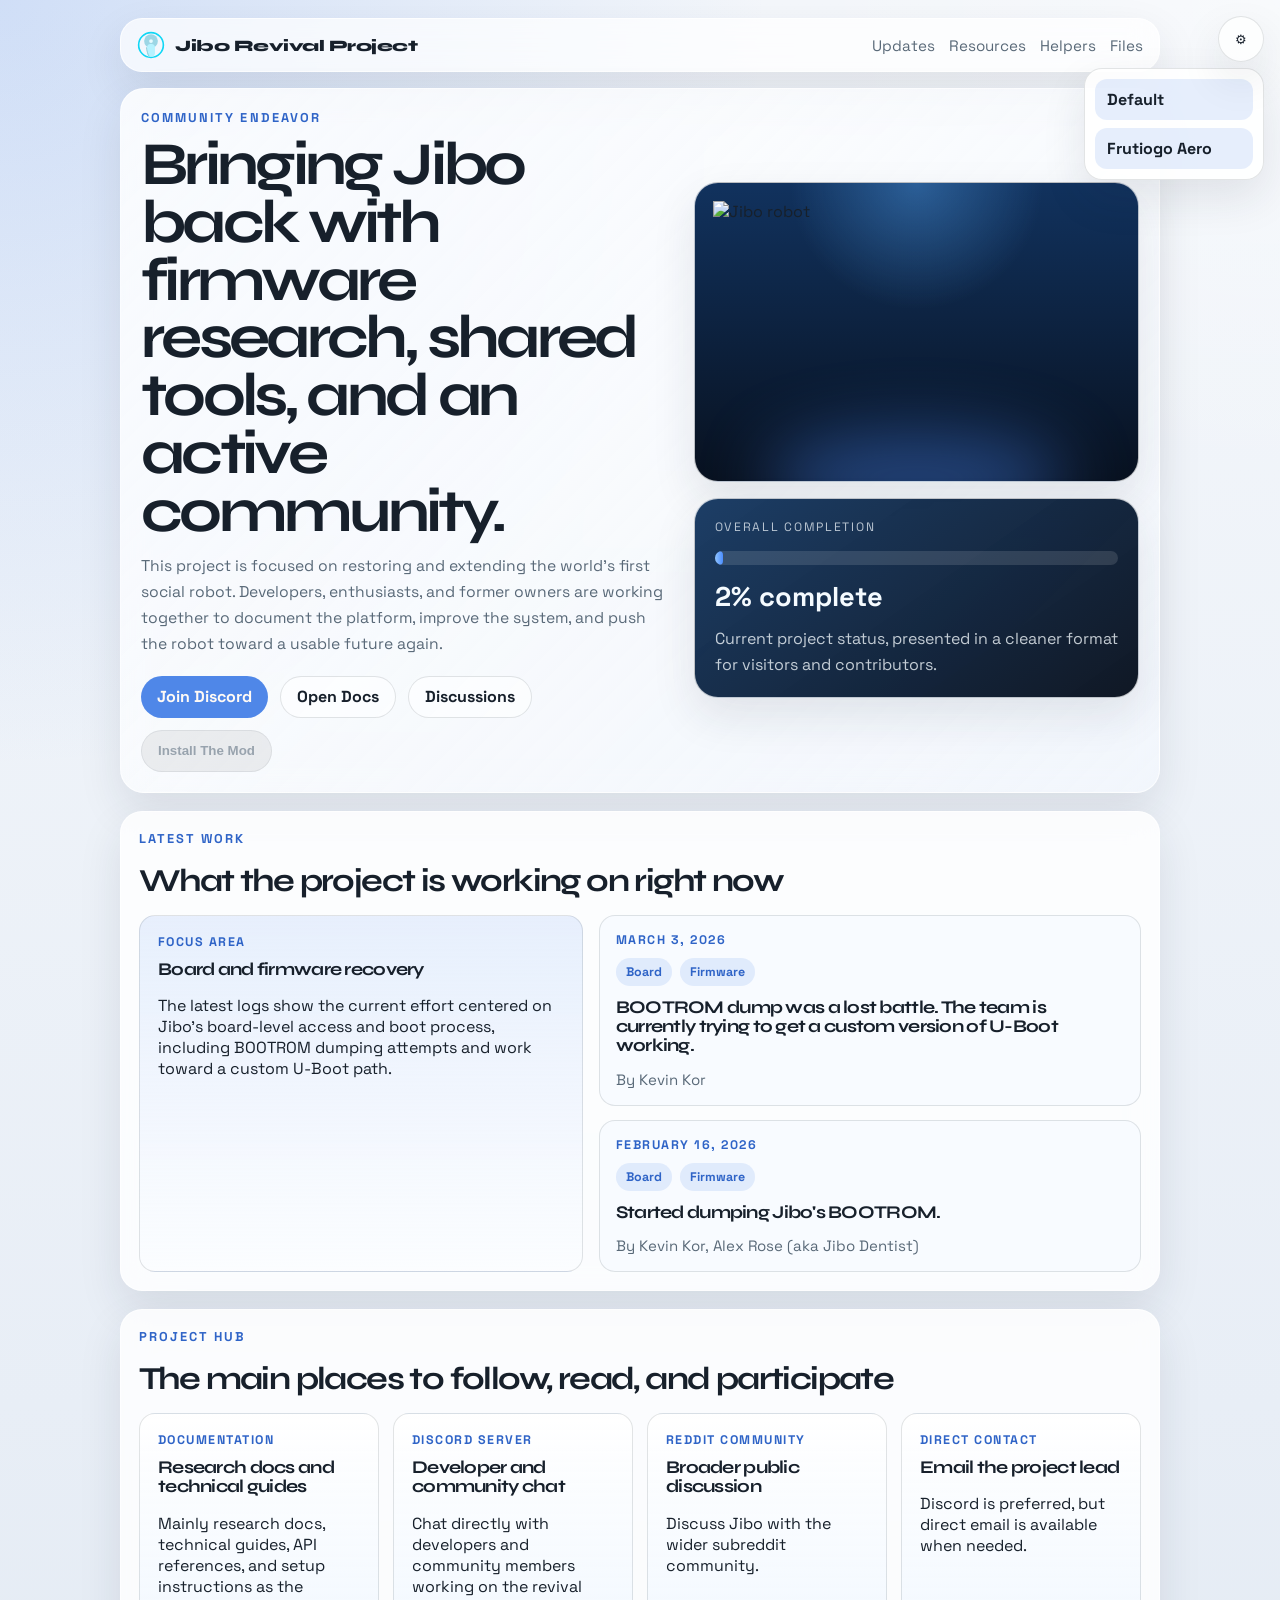
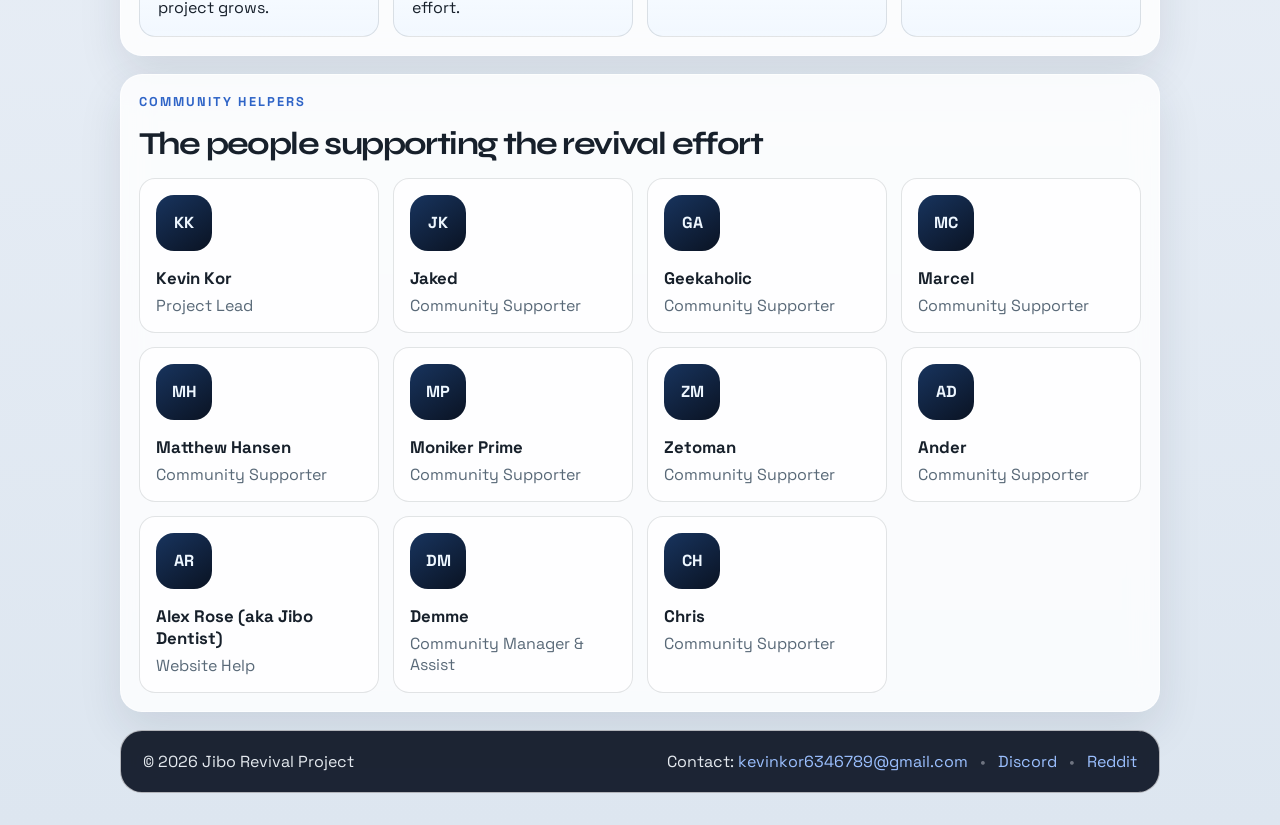
==== commit 7cf34f25: "added forums" ====
--- a/index.html
+++ b/index.html
@@ -24,7 +24,6 @@
     <div class="theme-menu" id="theme-menu" hidden>
       <button type="button" class="theme-menu__item" data-theme="default">Default</button>
       <button type="button" class="theme-menu__item" data-theme="aero">Frutiogo Aero</button>
-      <button type="button" class="theme-menu__item" data-theme="dark">Dark Theme</button>
     </div>
     <div class="page-shell">
       <header class="hero">
@@ -53,6 +52,8 @@
             <div class="hero__actions">
               <a class="button button--primary" href="https://discord.gg/CxXBGMrrNG" target="_blank" rel="noreferrer">Join Discord</a>
               <a class="button button--ghost" href="docs.html">Open Docs</a>
+              <a class="button button--ghost" href="https://kevinblog.sytes.net/Jibo/Discussions/" target="_blank" rel="noreferrer">Discussions</a>
+              <button class="button button--disabled" disabled title="Read the docs">Install The Mod</button>
             </div>
           </div>
 
--- a/styles.css
+++ b/styles.css
@@ -48,21 +48,6 @@
   --aero-sheen: linear-gradient(180deg, rgba(255, 255, 255, 0.82), rgba(255, 255, 255, 0.1));
 }
 
-body[data-theme="dark"] {
-  --bg: #0b1220;
-  --bg-2: #111a2c;
-  --bg-3: #18253b;
-  --panel: rgba(17, 25, 39, 0.88);
-  --panel-strong: #0b1220;
-  --text: #edf4ff;
-  --muted: #a6bdd9;
-  --line: rgba(168, 197, 255, 0.14);
-  --accent: #62a0ff;
-  --accent-deep: #8bc0ff;
-  --accent-soft: rgba(98, 160, 255, 0.16);
-  --shadow: 0 20px 50px rgba(0, 0, 0, 0.34);
-}
-
 * { box-sizing: border-box; }
 
 html { scroll-behavior: smooth; }
@@ -314,11 +299,44 @@
   border-radius: 999px;
   font-weight: 700;
   transition: transform 150ms ease, background 150ms ease, color 150ms ease;
+  border: none;
 }
 
 .button:hover { transform: translateY(-1px); }
 .button--primary { background: var(--accent); color: #fffaf5; }
 .button--ghost { border: 1px solid var(--line); background: rgba(255, 255, 255, 0.55); }
+.button--disabled {
+  background: rgba(0, 0, 0, 0.1);
+  color: var(--muted);
+  cursor: not-allowed;
+  opacity: 0.6;
+  border: 1px solid var(--line);
+}
+
+.button--disabled:hover {
+  transform: none;
+}
+
+.button--disabled[title] {
+  position: relative;
+}
+
+.button--disabled:hover::after {
+  content: attr(title);
+  position: absolute;
+  bottom: 100%;
+  left: 50%;
+  transform: translateX(-50%) translateY(-8px);
+  background: var(--panel-strong);
+  color: #fffaf5;
+  padding: 6px 12px;
+  border-radius: 6px;
+  white-space: nowrap;
+  font-size: 12px;
+  font-weight: 500;
+  z-index: 100;
+  pointer-events: none;
+}
 
 body[data-theme="aero"] .button--primary,
 body[data-theme="aero"] .button--ghost {
@@ -629,21 +647,21 @@
 .footer-sep { margin: 0 8px; color: rgba(245, 251, 255, 0.38); }
 
 .files-page {
-  --bg: #05080c;
-  --bg-2: #0b111b;
-  --bg-3: #111827;
-  --panel: rgba(8, 13, 22, 0.82);
-  --panel-strong: #d8f3ff;
-  --text: #e7f3ff;
-  --muted: #92abc4;
-  --line: rgba(145, 188, 222, 0.18);
-  --accent: #36d7ff;
-  --accent-deep: #7fe8ff;
-  --accent-soft: rgba(54, 215, 255, 0.1);
-  --shadow: 0 24px 54px rgba(0, 0, 0, 0.52);
+  --bg: #0a0b0c;
+  --bg-2: #0c0d10;
+  --bg-3: #111214;
+  --panel: rgba(8, 9, 12, 0.92);
+  --panel-strong: #f1e5b8;
+  --text: #efe7cf;
+  --muted: #b9ad8a;
+  --line: rgba(229, 214, 168, 0.18);
+  --accent: #e0c36a;
+  --accent-deep: #f0dd95;
+  --accent-soft: rgba(224, 195, 106, 0.12);
+  --shadow: 0 24px 60px rgba(0, 0, 0, 0.68);
   background:
-    radial-gradient(circle at top, rgba(54, 215, 255, 0.16), transparent 30%),
-    linear-gradient(180deg, #05080c 0%, #0a1018 100%);
+    radial-gradient(circle at top, rgba(255, 231, 141, 0.08), transparent 24%),
+    linear-gradient(180deg, #090a0c 0%, #0c0d10 100%);
 }
 
 .files-page .theme-toggle,
@@ -651,43 +669,133 @@
   display: none;
 }
 
+.files-page .eyebrow,
+.files-page .files-hero__stamp,
+.files-page .files-hero__filetab,
+.files-page .archive-side__title,
+.files-page .file-card__tag {
+  text-shadow: none;
+}
+
+.files-page .section-heading {
+  margin-bottom: 14px;
+}
+
+.files-page .section-heading h2 {
+  font-size: clamp(1.2rem, 2.4vw, 1.7rem);
+  line-height: 1.08;
+  color: #f6ecd0;
+}
+
+.files-page .eyebrow,
+.files-page .file-card__tag,
+.files-page .archive-side__title {
+  color: #f0dd95;
+}
+
+.files-page .archive-panel .section-heading h2,
+.files-page .archive-side__value,
+.files-page .file-card h3,
+.files-page .media-card h3,
+.files-page .repo-card h3 {
+  color: #f6ecd0;
+}
+
+.files-page .archive-panel .section-heading h2 {
+  margin-top: 0;
+  margin-bottom: 4px;
+}
+
+.files-page .file-card h3,
+.files-page .media-card h3,
+.files-page .repo-card h3 {
+  font-size: 1rem;
+  max-width: 18ch;
+}
+
+.files-page .file-card p,
+.files-page .media-card p,
+.files-page .repo-card p,
+.files-page .archive-side li a {
+  color: #d7ceb2;
+}
+
+.files-page .archive-side__panel,
+.files-page .archive-panel {
+  backdrop-filter: none;
+}
+
+.files-page .file-card::after,
+.files-page .media-card::before {
+  opacity: 0.85;
+}
+
+.files-page .page-shell {
+  padding-top: 12px;
+}
+
 .page-shell--files {
-  width: min(1220px, calc(100% - 24px));
+  width: min(1280px, calc(100% - 20px));
 }
 
 .files-hero {
   margin: 18px 0 18px;
-  padding: 28px;
-  border-radius: 28px;
-  border: 1px solid rgba(119, 190, 230, 0.18);
+  padding: 22px 24px 24px;
+  border-radius: 12px;
+  border: 1px solid rgba(240, 221, 149, 0.16);
   background:
-    linear-gradient(180deg, rgba(10, 17, 28, 0.92), rgba(3, 7, 12, 0.96)),
-    radial-gradient(circle at top right, rgba(54, 215, 255, 0.2), transparent 30%);
-  box-shadow: 0 28px 70px rgba(0, 0, 0, 0.58);
+    linear-gradient(180deg, rgba(18, 18, 16, 0.96), rgba(8, 8, 8, 0.98)),
+    repeating-linear-gradient(
+      90deg,
+      rgba(255, 255, 255, 0.02) 0,
+      rgba(255, 255, 255, 0.02) 2px,
+      transparent 2px,
+      transparent 18px
+    );
+  box-shadow: 0 28px 70px rgba(0, 0, 0, 0.72);
+}
+
+.files-hero__filetab {
+  display: inline-flex;
+  align-items: center;
+  padding: 8px 12px;
+  margin-bottom: 10px;
+  border: 1px solid rgba(240, 221, 149, 0.2);
+  border-bottom: 0;
+  border-radius: 8px 8px 0 0;
+  background: #111214;
+  color: #f0dd95;
+  font-size: 0.78rem;
+  font-weight: 700;
+  letter-spacing: 0.24em;
+  text-transform: uppercase;
 }
 
 .files-hero__stamp {
-  margin: 0 0 10px;
-  color: #7fe8ff;
-  font-size: 0.76rem;
+  margin: 0 0 12px;
+  color: #f0dd95;
+  font-size: 0.7rem;
   font-weight: 700;
   text-transform: uppercase;
-  letter-spacing: 0.22em;
+  letter-spacing: 0.28em;
 }
 
 .files-hero h1 {
   margin: 0;
+  max-width: 8ch;
   font-family: "Syne", sans-serif;
-  font-size: clamp(2.8rem, 7vw, 5.2rem);
-  line-height: 0.92;
-  letter-spacing: -0.06em;
+  font-size: clamp(2.4rem, 6vw, 4.1rem);
+  line-height: 0.88;
+  letter-spacing: -0.08em;
+  color: #f6ecd0;
 }
 
 .files-hero__lede {
   max-width: 70ch;
-  margin: 14px 0 0;
-  color: #b8cfdf;
-  line-height: 1.65;
+  margin: 16px 0 0;
+  color: #d5ccae;
+  line-height: 1.6;
+  font-size: 1rem;
 }
 
 .files-hero__meta {
@@ -699,24 +807,84 @@
 
 .files-hero__meta span {
   padding: 8px 12px;
-  border: 1px solid rgba(127, 232, 255, 0.22);
+  border: 1px solid rgba(240, 221, 149, 0.18);
   border-radius: 999px;
-  background: rgba(255, 255, 255, 0.04);
-  color: #d6f7ff;
+  background: rgba(255, 255, 255, 0.03);
+  color: #efe7cf;
   font-size: 0.88rem;
 }
 
 .files-layout {
   display: grid;
+  grid-template-columns: minmax(0, 1fr);
   gap: 18px;
+  align-items: start;
+}
+
+.archive-side {
+  display: grid;
+  grid-template-columns: repeat(3, minmax(0, 1fr));
+  gap: 14px;
+}
+
+.archive-side__panel {
+  padding: 18px;
+  border: 1px solid rgba(240, 221, 149, 0.16);
+  border-radius: 12px;
+  background: rgba(12, 12, 12, 0.94);
+  box-shadow: 0 18px 34px rgba(0, 0, 0, 0.4);
+}
+
+.archive-side__title {
+  margin: 0 0 8px;
+  color: #f0dd95;
+  font-size: 0.74rem;
+  font-weight: 700;
+  letter-spacing: 0.22em;
+  text-transform: uppercase;
+}
+
+.archive-side__value {
+  margin: 0;
+  font-family: "Syne", sans-serif;
+  font-size: 1.15rem;
+  line-height: 1.05;
+}
+
+.archive-side__redactions {
+  margin-top: 14px;
+  height: 96px;
+  border-radius: 8px;
+  background:
+    linear-gradient(180deg, #000 0 18px, transparent 18px 28px, #000 28px 44px, transparent 44px 54px, #000 54px 70px, transparent 70px 96px),
+    linear-gradient(90deg, rgba(255, 255, 255, 0.04), rgba(255, 255, 255, 0.01));
+}
+
+.archive-side ul {
+  list-style: none;
+  padding: 0;
+  margin: 0;
+  display: grid;
+  gap: 10px;
+}
+
+.archive-side li a {
+  display: block;
+  padding: 10px 12px;
+  border-radius: 8px;
+  background: rgba(255, 255, 255, 0.03);
+  border: 1px solid rgba(240, 221, 149, 0.08);
+  color: #efe7cf;
 }
 
 .archive-panel {
-  padding: 22px;
-  border-radius: 26px;
-  border: 1px solid var(--line);
-  background: rgba(5, 10, 16, 0.82);
-  box-shadow: var(--shadow);
+  padding: 20px;
+  border-radius: 12px;
+  border: 1px solid rgba(240, 221, 149, 0.14);
+  background:
+    linear-gradient(180deg, rgba(7, 7, 7, 0.96), rgba(14, 14, 14, 0.94)),
+    repeating-linear-gradient(180deg, rgba(255, 255, 255, 0.02) 0 1px, transparent 1px 28px);
+  box-shadow: 0 20px 46px rgba(0, 0, 0, 0.5);
 }
 
 .file-grid,
@@ -727,24 +895,27 @@
 }
 
 .file-grid {
-  grid-template-columns: repeat(4, minmax(0, 1fr));
+  grid-template-columns: repeat(2, minmax(0, 1fr));
 }
 
 .media-grid {
-  grid-template-columns: repeat(3, minmax(0, 1fr));
+  grid-template-columns: repeat(2, minmax(0, 1fr));
 }
 
 .repo-grid {
-  grid-template-columns: repeat(2, minmax(0, 1fr));
+  grid-template-columns: 1fr;
 }
 
 .file-card,
 .media-card,
 .repo-card {
-  padding: 18px;
-  border-radius: 20px;
-  border: 1px solid rgba(122, 198, 230, 0.16);
-  background: linear-gradient(180deg, rgba(255, 255, 255, 0.05), rgba(54, 215, 255, 0.03));
+  padding: 22px;
+  border-radius: 10px;
+  border: 1px solid rgba(240, 221, 149, 0.12);
+  background:
+    linear-gradient(180deg, rgba(255, 255, 255, 0.02), rgba(255, 255, 255, 0.01)),
+    #0d0d0d;
+  min-height: 210px;
 }
 
 .download-link {
@@ -766,7 +937,7 @@
 
 .file-card__tag {
   margin: 0 0 10px;
-  color: #7fe8ff;
+  color: #f0dd95;
   font-size: 0.76rem;
   font-weight: 700;
   text-transform: uppercase;
@@ -778,22 +949,61 @@
 .repo-card h3 {
   margin: 0 0 10px;
   font-family: "Syne", sans-serif;
-  font-size: 1.15rem;
+  font-size: 1.08rem;
+  line-height: 1.12;
 }
 
 .file-card p,
 .media-card p,
 .repo-card p {
   margin: 0;
-  color: #a6bfd1;
-  line-height: 1.6;
+  color: #c8c0a7;
+  line-height: 1.7;
+  max-width: 42ch;
 }
 
 .repo-card ul {
-  margin: 14px 0 0;
+  margin: 16px 0 0;
   padding-left: 18px;
-  color: #cfeaff;
-  line-height: 1.6;
+  color: #efe7cf;
+  line-height: 1.7;
+  columns: 2;
+  column-gap: 34px;
+  font-size: 0.96rem;
+}
+
+.file-card {
+  position: relative;
+}
+
+.file-card::after {
+  content: "RESTRICTED";
+  position: absolute;
+  top: 14px;
+  right: 14px;
+  padding: 5px 8px;
+  border: 1px solid rgba(240, 221, 149, 0.18);
+  color: #f0dd95;
+  font-size: 0.65rem;
+  letter-spacing: 0.2em;
+  text-transform: uppercase;
+  opacity: 0.72;
+}
+
+.media-card {
+  position: relative;
+}
+
+.media-card::before {
+  content: "MEDIA";
+  position: absolute;
+  top: 14px;
+  right: 14px;
+  color: #f0dd95;
+  font-size: 0.65rem;
+  letter-spacing: 0.2em;
+  text-transform: uppercase;
+  opacity: 0.72;
 }
 
 .repo-card li {
@@ -801,24 +1011,64 @@
 }
 
 @media (max-width: 980px) {
+  .files-layout {
+    grid-template-columns: 1fr;
+  }
+
+  .archive-side {
+    grid-template-columns: 1fr;
+  }
+
   .file-grid,
   .media-grid,
   .repo-grid {
     grid-template-columns: 1fr 1fr;
   }
+
+  .repo-card ul {
+    columns: 1;
+  }
+}
+
+@media (min-width: 1200px) {
+  .files-layout {
+    grid-template-columns: minmax(0, 240px) minmax(0, 1fr);
+  }
+
+  .archive-side {
+    grid-template-columns: 1fr;
+    position: sticky;
+    top: 18px;
+  }
+
+  .archive-panel:first-of-type {
+    grid-column: 2;
+  }
+
+  .archive-panel:nth-of-type(2) {
+    grid-column: 2;
+  }
+
+  .archive-panel:nth-of-type(3) {
+    grid-column: 2;
+  }
 }
 
 @media (max-width: 640px) {
   .files-hero,
   .archive-panel {
     padding: 18px;
-    border-radius: 20px;
+    border-radius: 10px;
   }
 
   .file-grid,
   .media-grid,
   .repo-grid {
     grid-template-columns: 1fr;
+  }
+
+  .repo-card ul {
+    columns: 1;
   }
 
   .files-hero h1 {
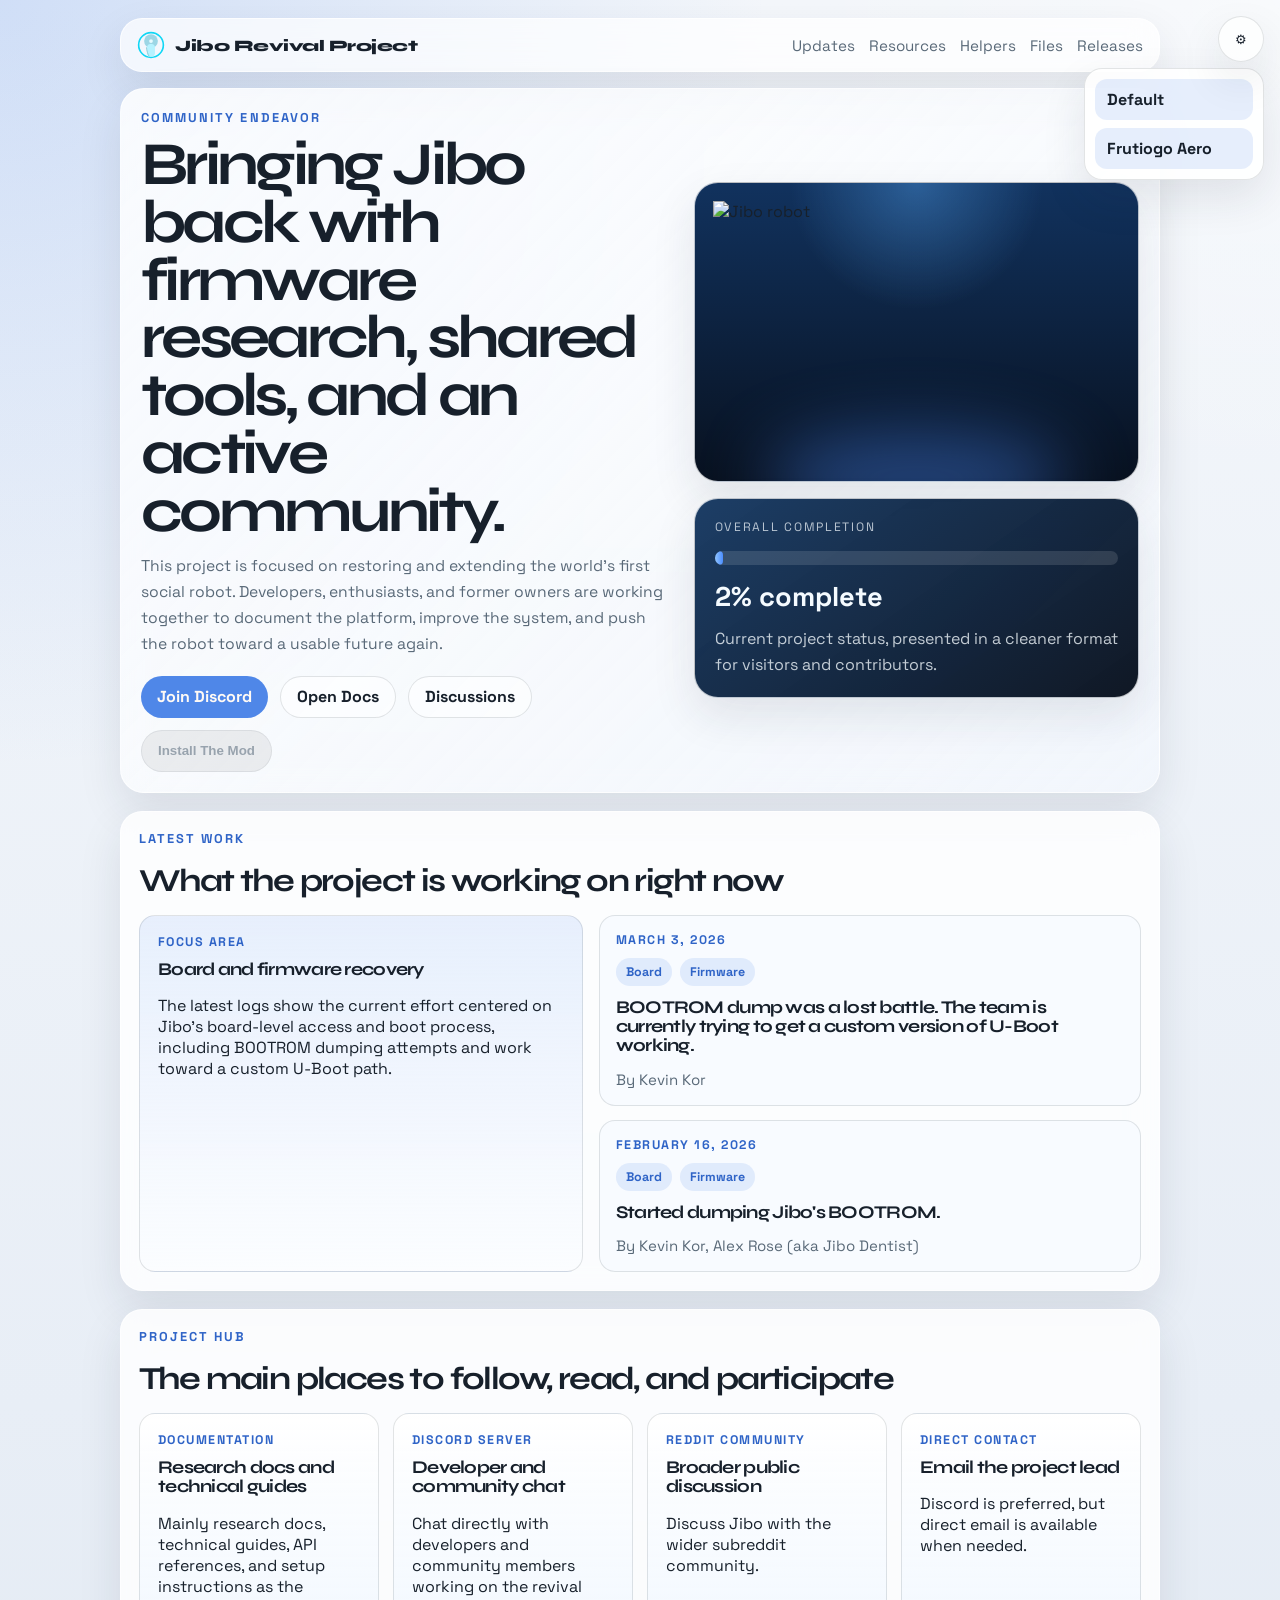
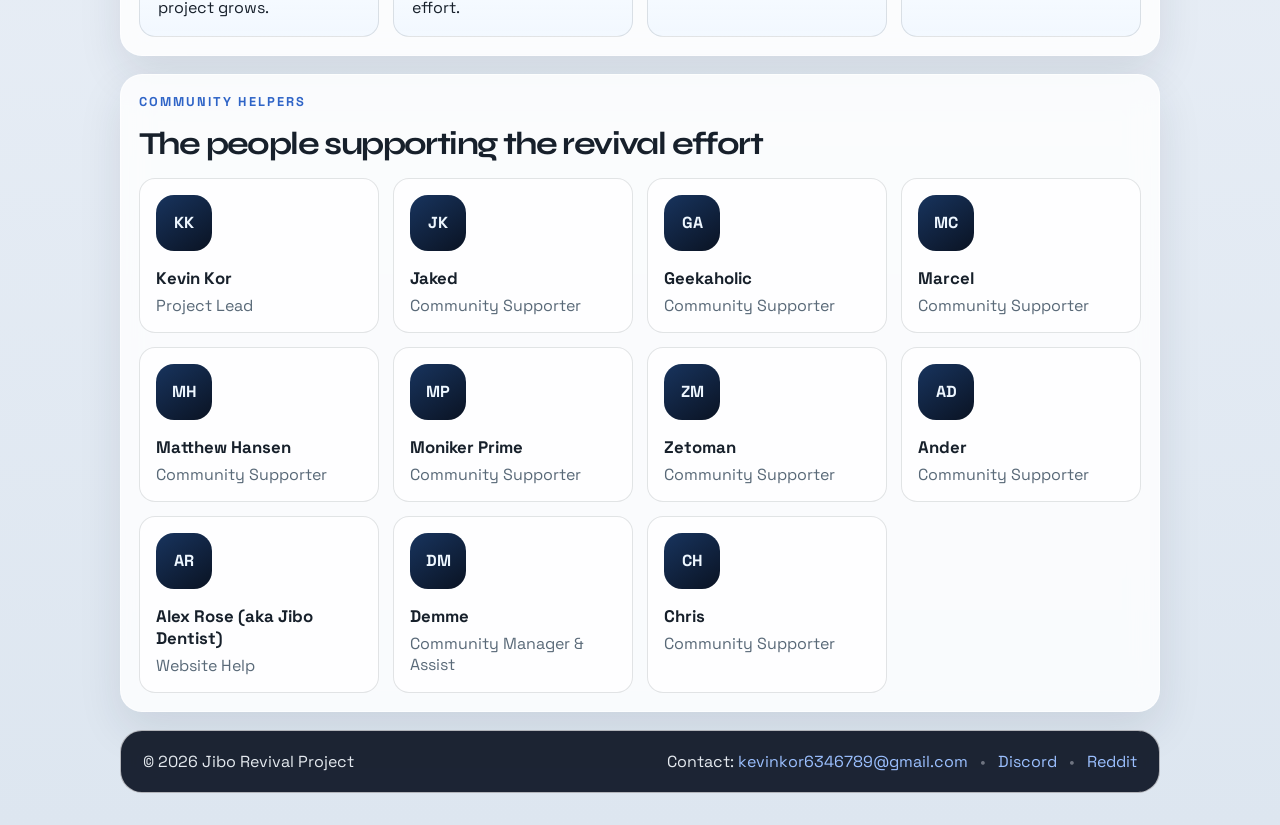
==== commit a2636dd5: "testing releases panel" ====
--- a/index.html
+++ b/index.html
@@ -37,6 +37,7 @@
             <a href="#resources">Resources</a>
             <a href="#helpers">Helpers</a>
             <a href="files.html">Files</a>
+            <a href="releases.html">Releases</a>
           </div>
         </nav>
 
--- a/styles.css
+++ b/styles.css
@@ -1105,3 +1105,335 @@
   .helpers-grid { grid-template-columns: 1fr; }
   .hero-card--image { min-height: 250px; }
 }
+
+/* Releases Page Styles */
+.category-tabs {
+  display: flex;
+  gap: 8px;
+  margin-bottom: 32px;
+  flex-wrap: wrap;
+}
+
+.category-tab {
+  padding: 12px 24px;
+  border: 2px solid var(--line);
+  background: var(--panel);
+  border-radius: var(--radius-sm);
+  font-weight: 500;
+  cursor: pointer;
+  transition: all 0.2s ease;
+  font-family: "Space Grotesk", sans-serif;
+}
+
+.category-tab:hover:not(.disabled) {
+  border-color: var(--accent);
+  background: var(--accent-soft);
+}
+
+.category-tab.active {
+  background: var(--accent);
+  color: white;
+  border-color: var(--accent);
+}
+
+.category-tab.disabled {
+  opacity: 0.5;
+  cursor: not-allowed;
+  background: var(--bg-2);
+}
+
+.releases-container {
+  min-height: 400px;
+}
+
+.loading-message {
+  display: flex;
+  flex-direction: column;
+  align-items: center;
+  justify-content: center;
+  padding: 60px 20px;
+  text-align: center;
+}
+
+.spinner {
+  width: 40px;
+  height: 40px;
+  border: 3px solid var(--line);
+  border-top: 3px solid var(--accent);
+  border-radius: 50%;
+  animation: spin 1s linear infinite;
+  margin-bottom: 16px;
+}
+
+@keyframes spin {
+  0% { transform: rotate(0deg); }
+  100% { transform: rotate(360deg); }
+}
+
+.error-message {
+  text-align: center;
+  padding: 40px 20px;
+}
+
+.error-message p {
+  color: var(--muted);
+  margin-bottom: 20px;
+}
+
+.no-releases {
+  text-align: center;
+  padding: 40px 20px;
+  color: var(--muted);
+  font-style: italic;
+}
+
+.releases-list {
+  display: flex;
+  flex-direction: column;
+  gap: 16px;
+}
+
+.release-item {
+  background: var(--panel);
+  border: 1px solid var(--line);
+  border-radius: var(--radius-md);
+  overflow: hidden;
+  transition: all 0.2s ease;
+  cursor: pointer;
+}
+
+.release-item:hover {
+  border-color: var(--accent);
+  box-shadow: 0 4px 12px rgba(0, 0, 0, 0.1);
+}
+
+.release-item.verified {
+  border-left: 4px solid var(--accent);
+}
+
+.release-header {
+  display: flex;
+  justify-content: space-between;
+  align-items: flex-start;
+  padding: 20px;
+  gap: 20px;
+}
+
+.release-info {
+  flex: 1;
+}
+
+.release-title h3 {
+  margin: 0 0 8px 0;
+  font-size: 1.25rem;
+  font-weight: 600;
+  color: var(--text);
+}
+
+.release-meta {
+  display: flex;
+  align-items: center;
+  gap: 8px;
+  flex-wrap: wrap;
+  margin-bottom: 8px;
+}
+
+.version-tag {
+  background: var(--accent-soft);
+  color: var(--accent);
+  padding: 4px 8px;
+  border-radius: 6px;
+  font-size: 0.875rem;
+  font-weight: 500;
+}
+
+.prerelease-tag {
+  background: #fef3c7;
+  color: #d97706;
+  padding: 4px 8px;
+  border-radius: 6px;
+  font-size: 0.875rem;
+  font-weight: 500;
+  border: 1px solid #fbbf24;
+}
+
+.verified-badge {
+  background: #dcfce7;
+  color: #16a34a;
+  padding: 4px 8px;
+  border-radius: 6px;
+  font-size: 0.875rem;
+  font-weight: 500;
+  border: 1px solid #4ade80;
+}
+
+.warning-badge {
+  background: #fef2f2;
+  color: #dc2626;
+  padding: 4px 8px;
+  border-radius: 6px;
+  font-size: 0.875rem;
+  font-weight: 500;
+  border: 1px solid #f87171;
+}
+
+.location-badge {
+  background: var(--bg-2);
+  color: var(--muted);
+  padding: 4px 8px;
+  border-radius: 6px;
+  font-size: 0.75rem;
+  font-weight: 500;
+  border: 1px solid var(--line);
+}
+
+.release-types {
+  display: flex;
+  gap: 6px;
+  flex-wrap: wrap;
+  margin-bottom: 8px;
+}
+
+.type-tag {
+  padding: 3px 8px;
+  border-radius: 4px;
+  font-size: 0.75rem;
+  font-weight: 500;
+  border: 1px solid;
+  white-space: nowrap;
+}
+
+.type-tag.warning {
+  font-weight: 600;
+}
+
+.release-date {
+  color: var(--muted);
+  font-size: 0.875rem;
+}
+
+.release-actions {
+  display: flex;
+  gap: 8px;
+  align-items: flex-start;
+}
+
+.release-actions .button {
+  white-space: nowrap;
+  font-size: 0.875rem;
+  padding: 8px 16px;
+}
+
+.release-content {
+  display: none;
+  border-top: 1px solid var(--line);
+  padding: 20px;
+  background: var(--bg-2);
+}
+
+.release-item.expanded .release-content {
+  display: block;
+}
+
+.release-description {
+  line-height: 1.6;
+  color: var(--text);
+  margin-bottom: 12px;
+}
+
+.release-description a {
+  color: var(--accent);
+  text-decoration: none;
+}
+
+.release-description a:hover {
+  text-decoration: underline;
+}
+
+.release-metadata {
+  padding-top: 12px;
+  border-top: 1px solid var(--line);
+  color: var(--muted);
+}
+
+/* Legend Section */
+.legend-grid {
+  display: grid;
+  grid-template-columns: repeat(auto-fit, minmax(250px, 1fr));
+  gap: 20px;
+  margin-bottom: 32px;
+}
+
+.legend-item {
+  display: flex;
+  gap: 12px;
+  align-items: flex-start;
+}
+
+.legend-icon {
+  font-size: 1.25rem;
+  width: 24px;
+  height: 24px;
+  display: flex;
+  align-items: center;
+  justify-content: center;
+  flex-shrink: 0;
+}
+
+.legend-item strong {
+  display: block;
+  margin-bottom: 4px;
+  color: var(--text);
+}
+
+.legend-item p {
+  color: var(--muted);
+  font-size: 0.875rem;
+  margin: 0;
+}
+
+.release-types h3 {
+  margin: 0 0 16px 0;
+  color: var(--text);
+}
+
+.type-tags {
+  display: flex;
+  gap: 8px;
+  flex-wrap: wrap;
+}
+
+.type-tags .type-tag {
+  margin: 0;
+}
+
+/* Responsive Design */
+@media (max-width: 768px) {
+  .category-tabs {
+    gap: 4px;
+  }
+  
+  .category-tab {
+    padding: 10px 16px;
+    font-size: 0.875rem;
+  }
+  
+  .release-header {
+    flex-direction: column;
+    gap: 16px;
+  }
+  
+  .release-actions {
+    width: 100%;
+    justify-content: flex-start;
+  }
+  
+  .release-actions .button {
+    flex: 1;
+    justify-content: center;
+  }
+  
+  .legend-grid {
+    grid-template-columns: 1fr;
+  }
+}
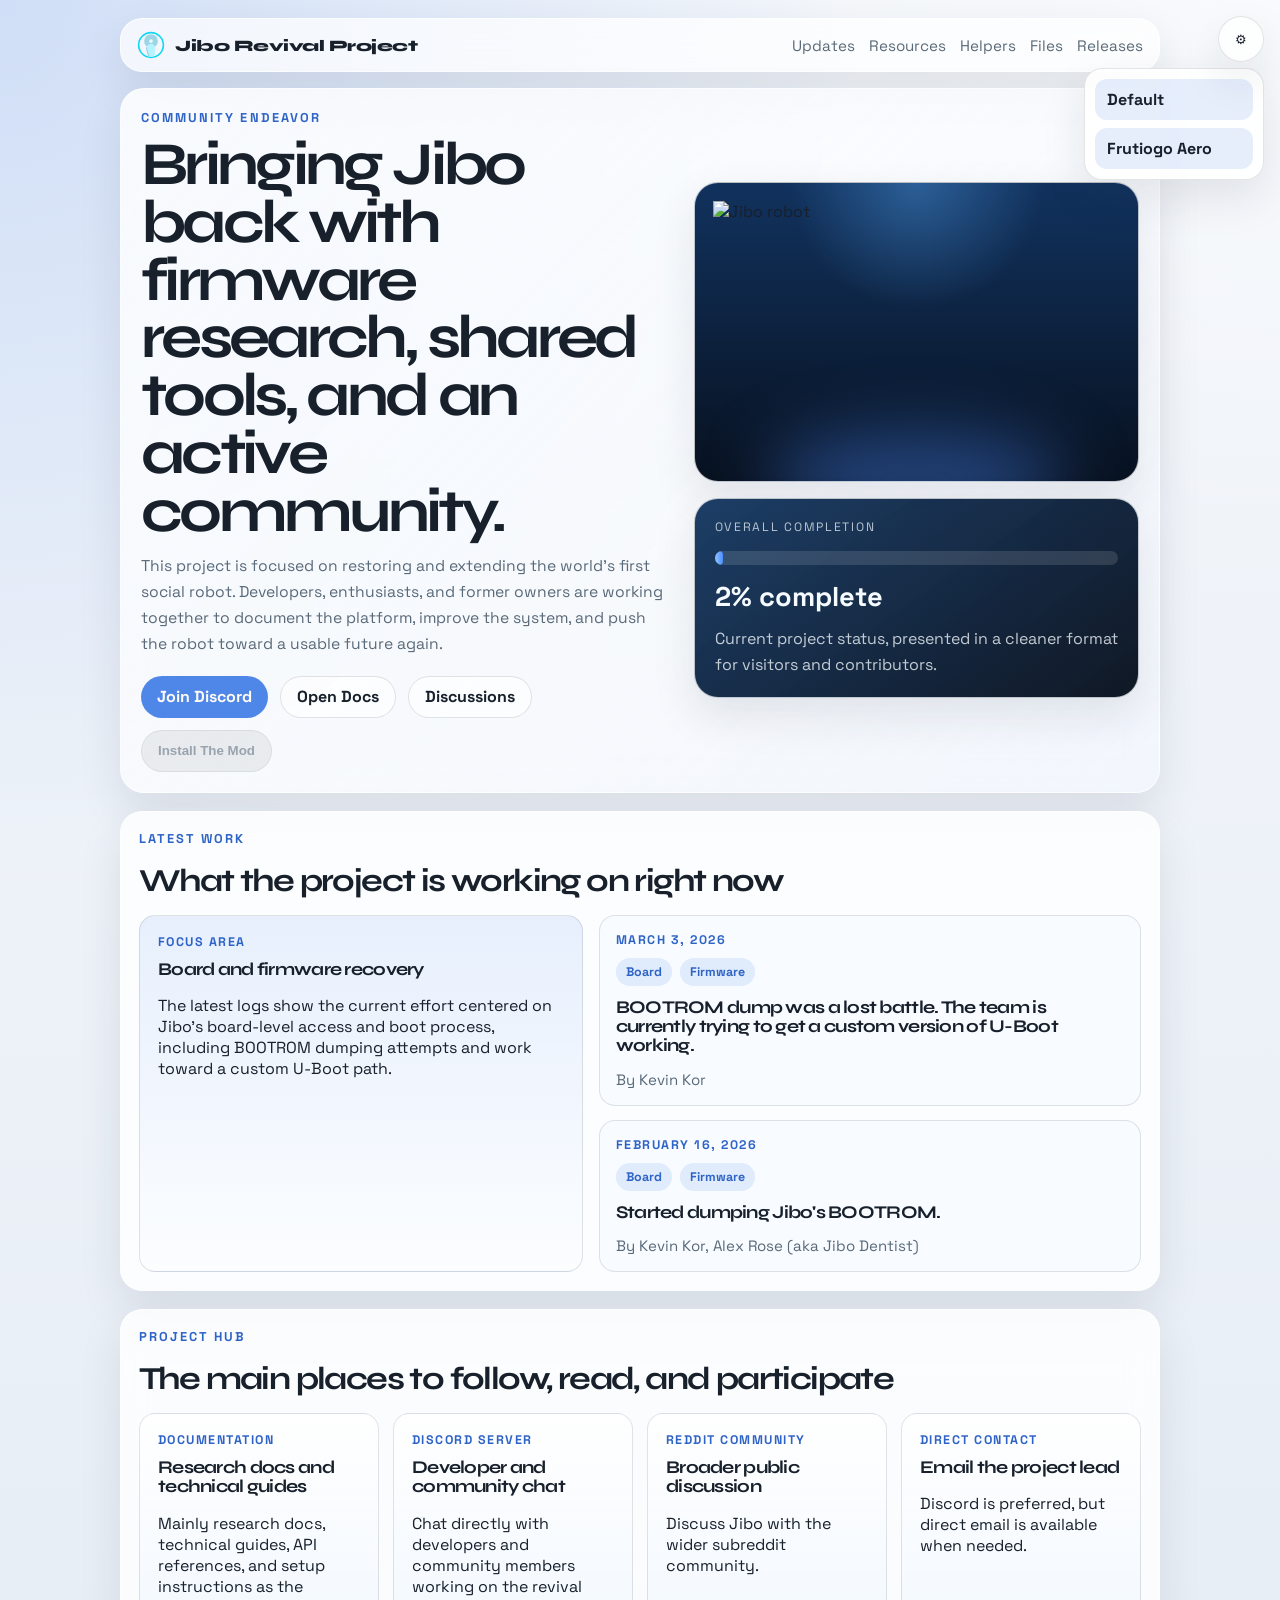
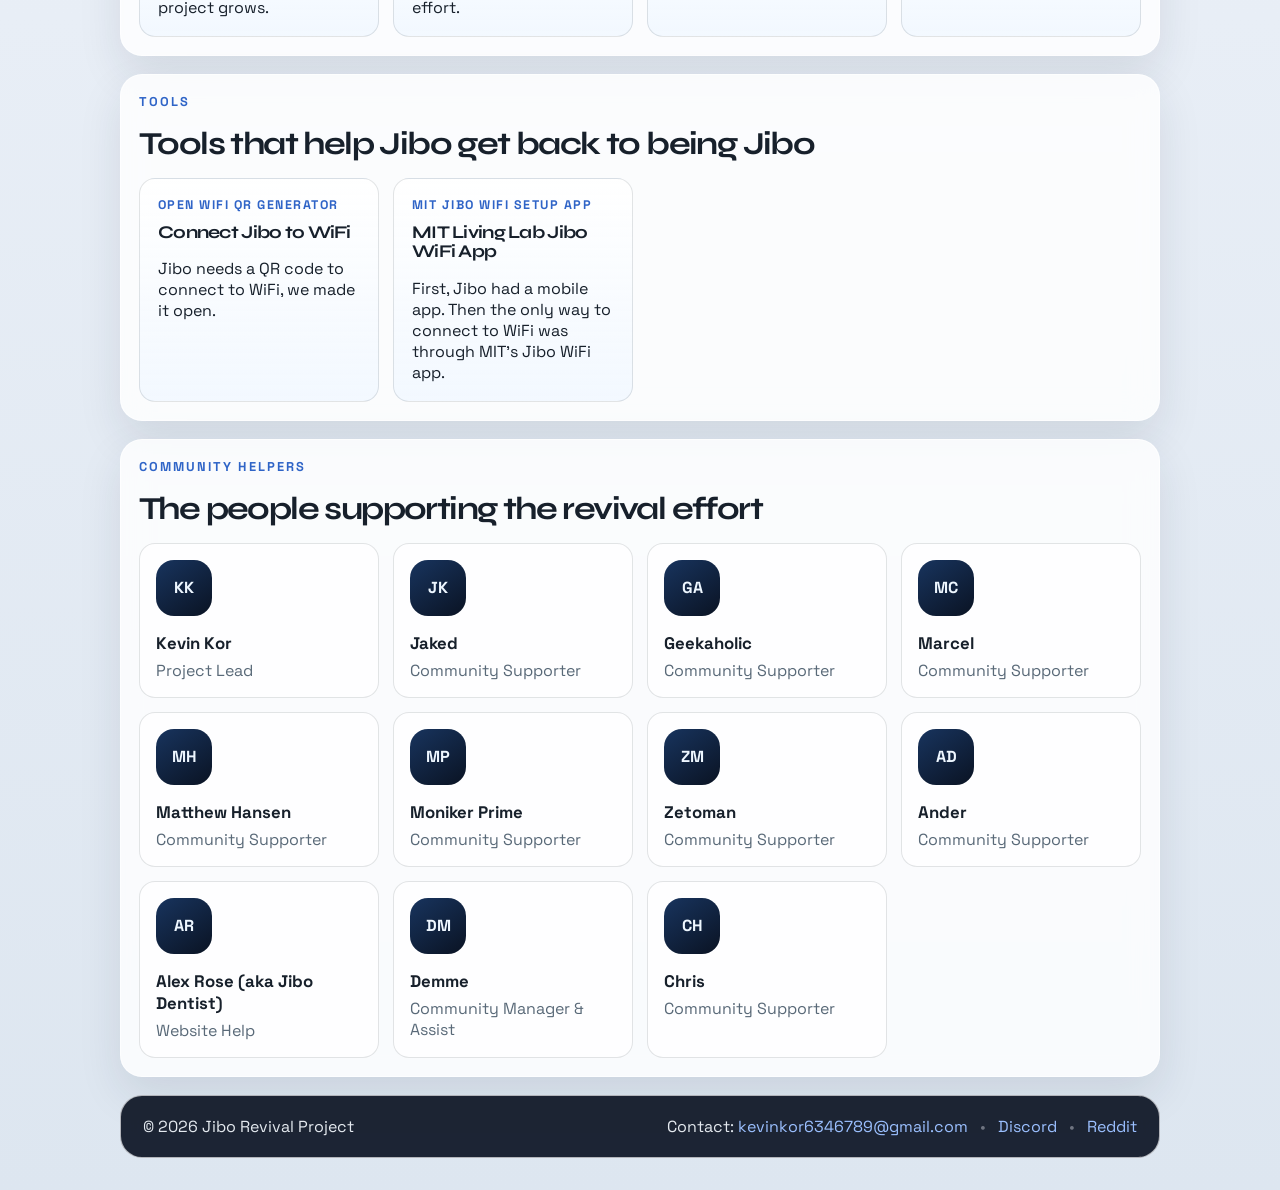
==== commit cf24d69c: "Update index.html" ====
--- a/index.html
+++ b/index.html
@@ -124,7 +124,26 @@
               <p class="resource-card__kicker">Direct Contact</p>
               <h3>Email the project lead</h3>
               <p>Discord is preferred, but direct email is available when needed.</p>
+            </a>            
+          </div>
+        </section>
+
+        <section class="panel panel--tools" id="tools">
+          <div class="section-heading">
+            <p class="eyebrow">Tools</p>
+            <h2>Tools that help Jibo get back to being Jibo</h2>
+          </div>
+          <div class="resource-grid">
+            <a class="resource-card" href="jibo_qr_generator.html">
+              <p class="resource-card__kicker">Open WiFi QR Generator</p>
+              <h3>Connect Jibo to WiFi</h3>
+              <p>Jibo needs a QR code to connect to WiFi, we made it open.</p>
             </a>
+            <a class="resource-card" href="https://mitlivinglab.org/wifi/index.html" target="_blank" rel="noreferrer">
+              <p class="resource-card__kicker">MIT Jibo WiFi Setup App</p>
+              <h3>MIT Living Lab Jibo WiFi App</h3>
+              <p>First, Jibo had a mobile app.  Then the only way to connect to WiFi was through MIT's Jibo WiFi app.</p>
+            </a>            
           </div>
         </section>
 
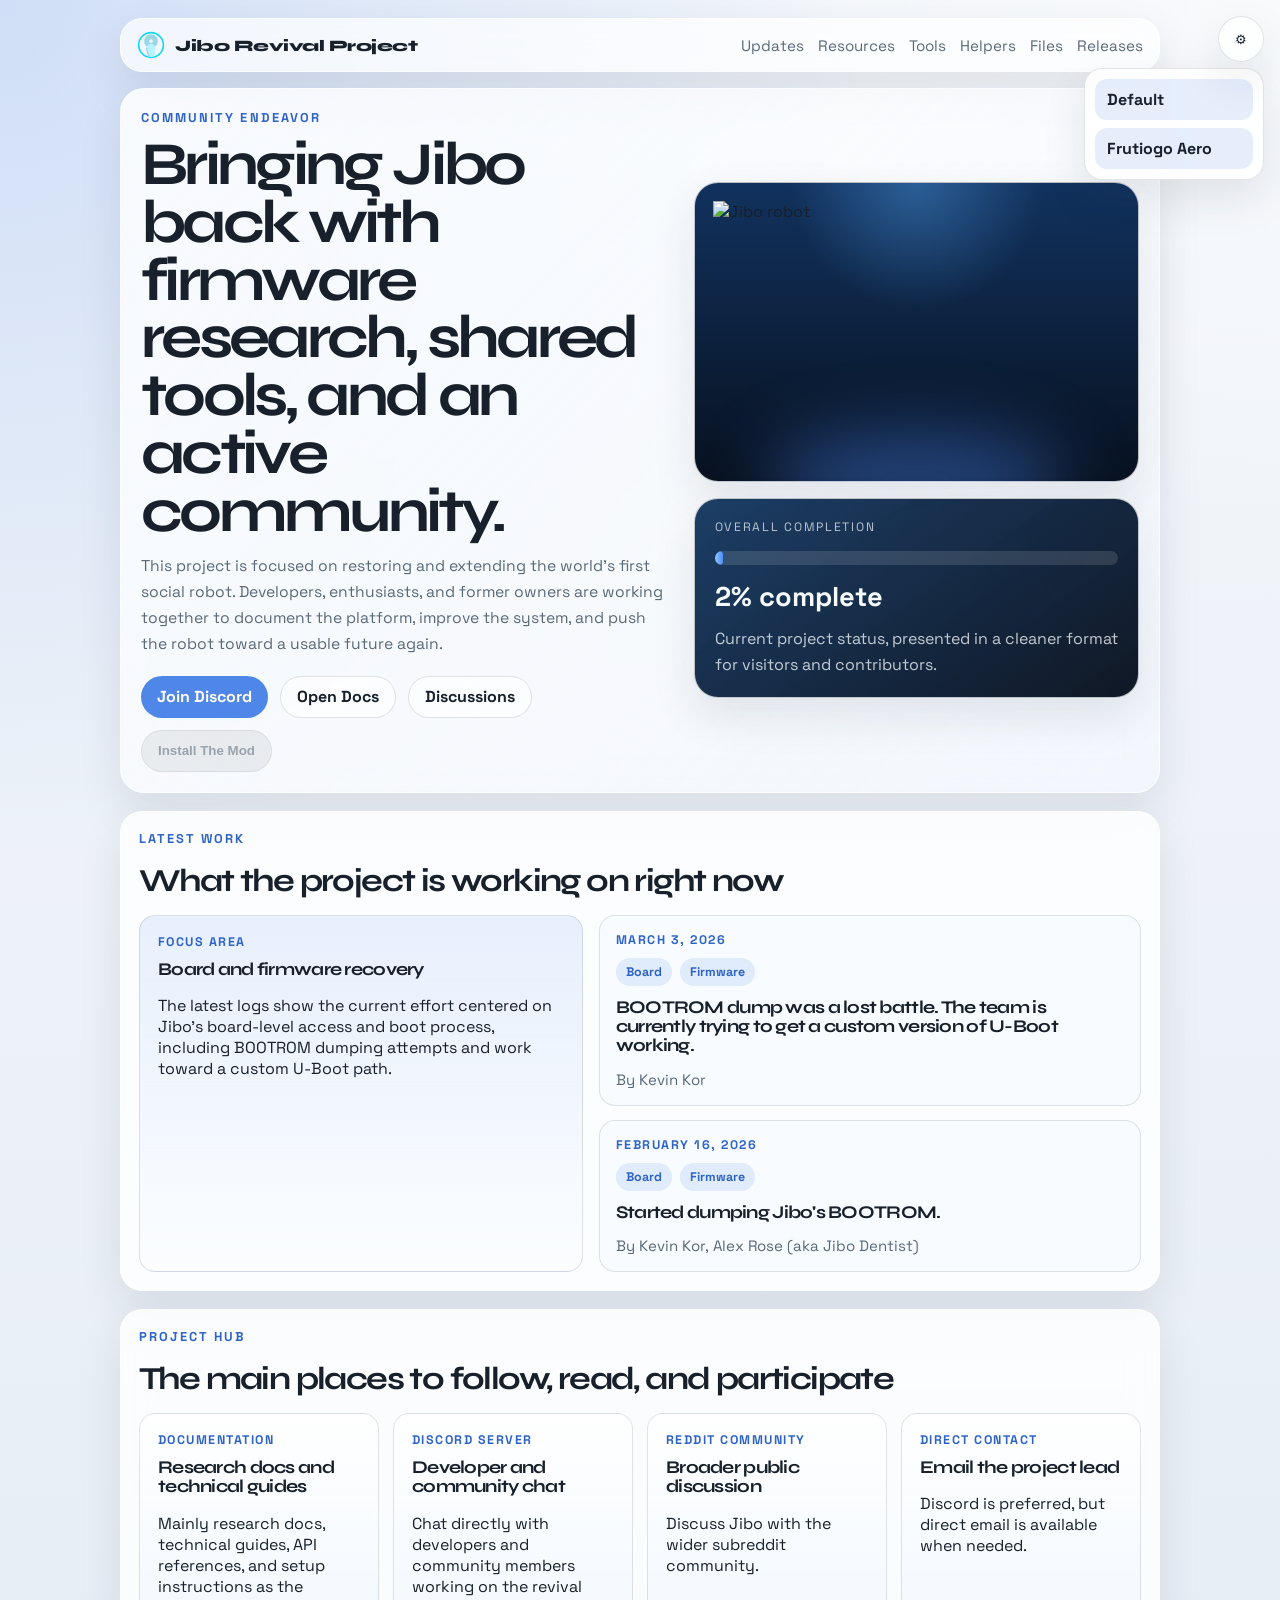
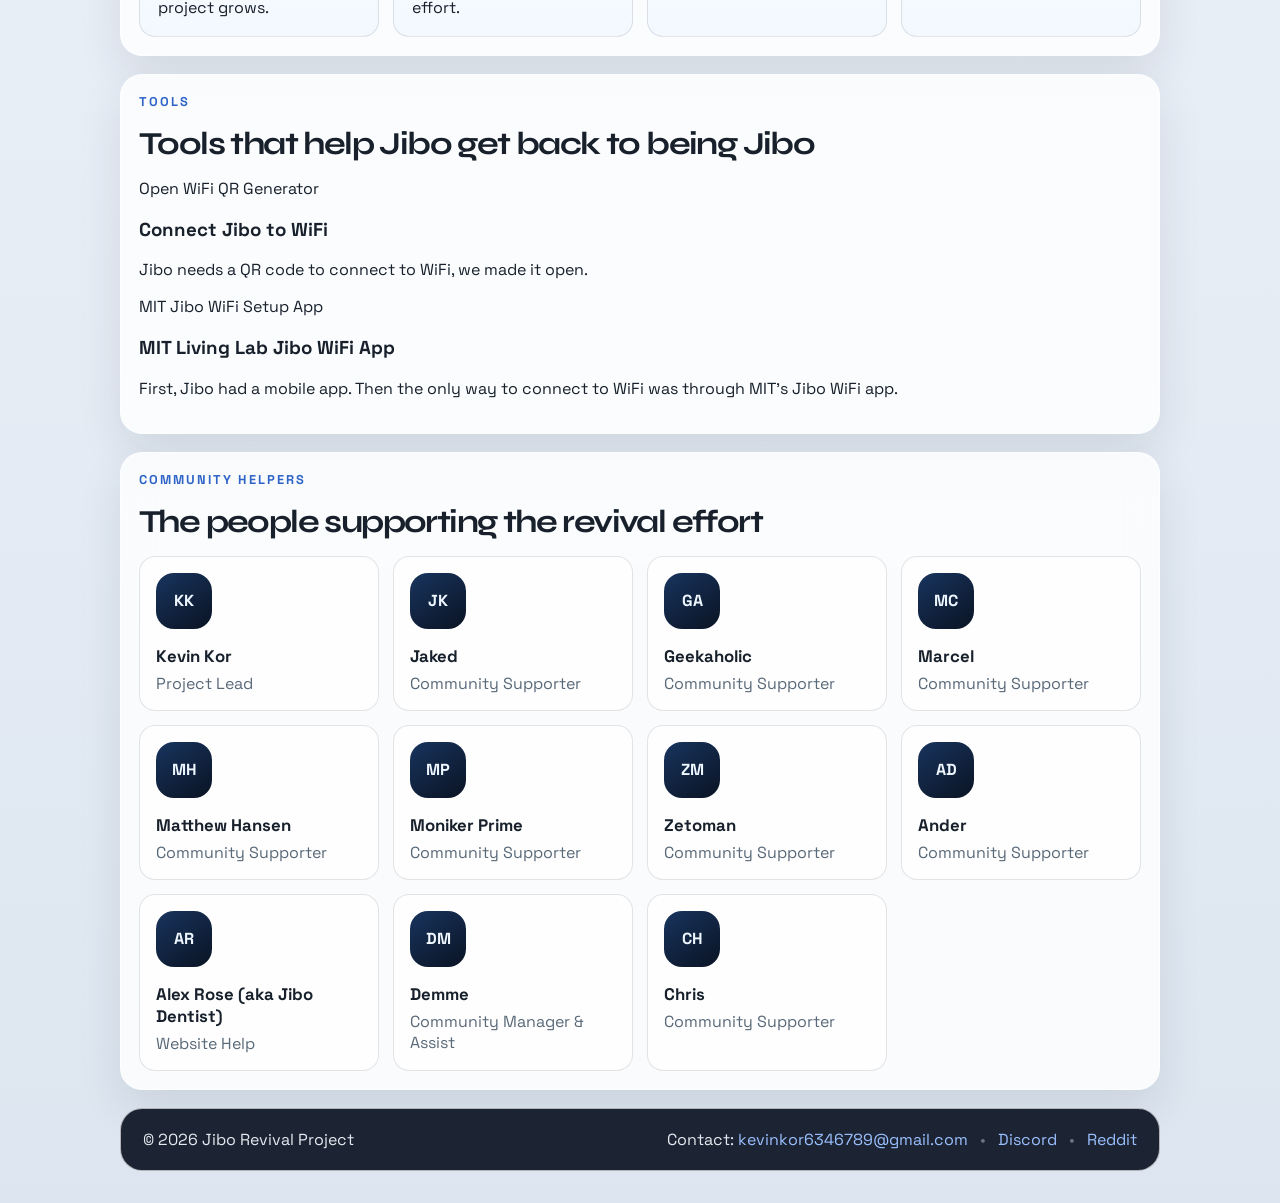
==== commit b619ee6b: "Update index.html" ====
--- a/index.html
+++ b/index.html
@@ -35,6 +35,7 @@
           <div class="topbar__links">
             <a href="#updates">Updates</a>
             <a href="#resources">Resources</a>
+            <a href="#tools">Tools</a>
             <a href="#helpers">Helpers</a>
             <a href="files.html">Files</a>
             <a href="releases.html">Releases</a>
@@ -133,14 +134,14 @@
             <p class="eyebrow">Tools</p>
             <h2>Tools that help Jibo get back to being Jibo</h2>
           </div>
-          <div class="resource-grid">
-            <a class="resource-card" href="jibo_qr_generator.html">
-              <p class="resource-card__kicker">Open WiFi QR Generator</p>
+          <div class="tools-grid">
+            <a class="tools-card" href="jibo_qr_generator.html">
+              <p class="tools-card__kicker">Open WiFi QR Generator</p>
               <h3>Connect Jibo to WiFi</h3>
               <p>Jibo needs a QR code to connect to WiFi, we made it open.</p>
             </a>
-            <a class="resource-card" href="https://mitlivinglab.org/wifi/index.html" target="_blank" rel="noreferrer">
-              <p class="resource-card__kicker">MIT Jibo WiFi Setup App</p>
+            <a class="tools-card" href="https://mitlivinglab.org/wifi/index.html" target="_blank" rel="noreferrer">
+              <p class="tools-card__kicker">MIT Jibo WiFi Setup App</p>
               <h3>MIT Living Lab Jibo WiFi App</h3>
               <p>First, Jibo had a mobile app.  Then the only way to connect to WiFi was through MIT's Jibo WiFi app.</p>
             </a>            
